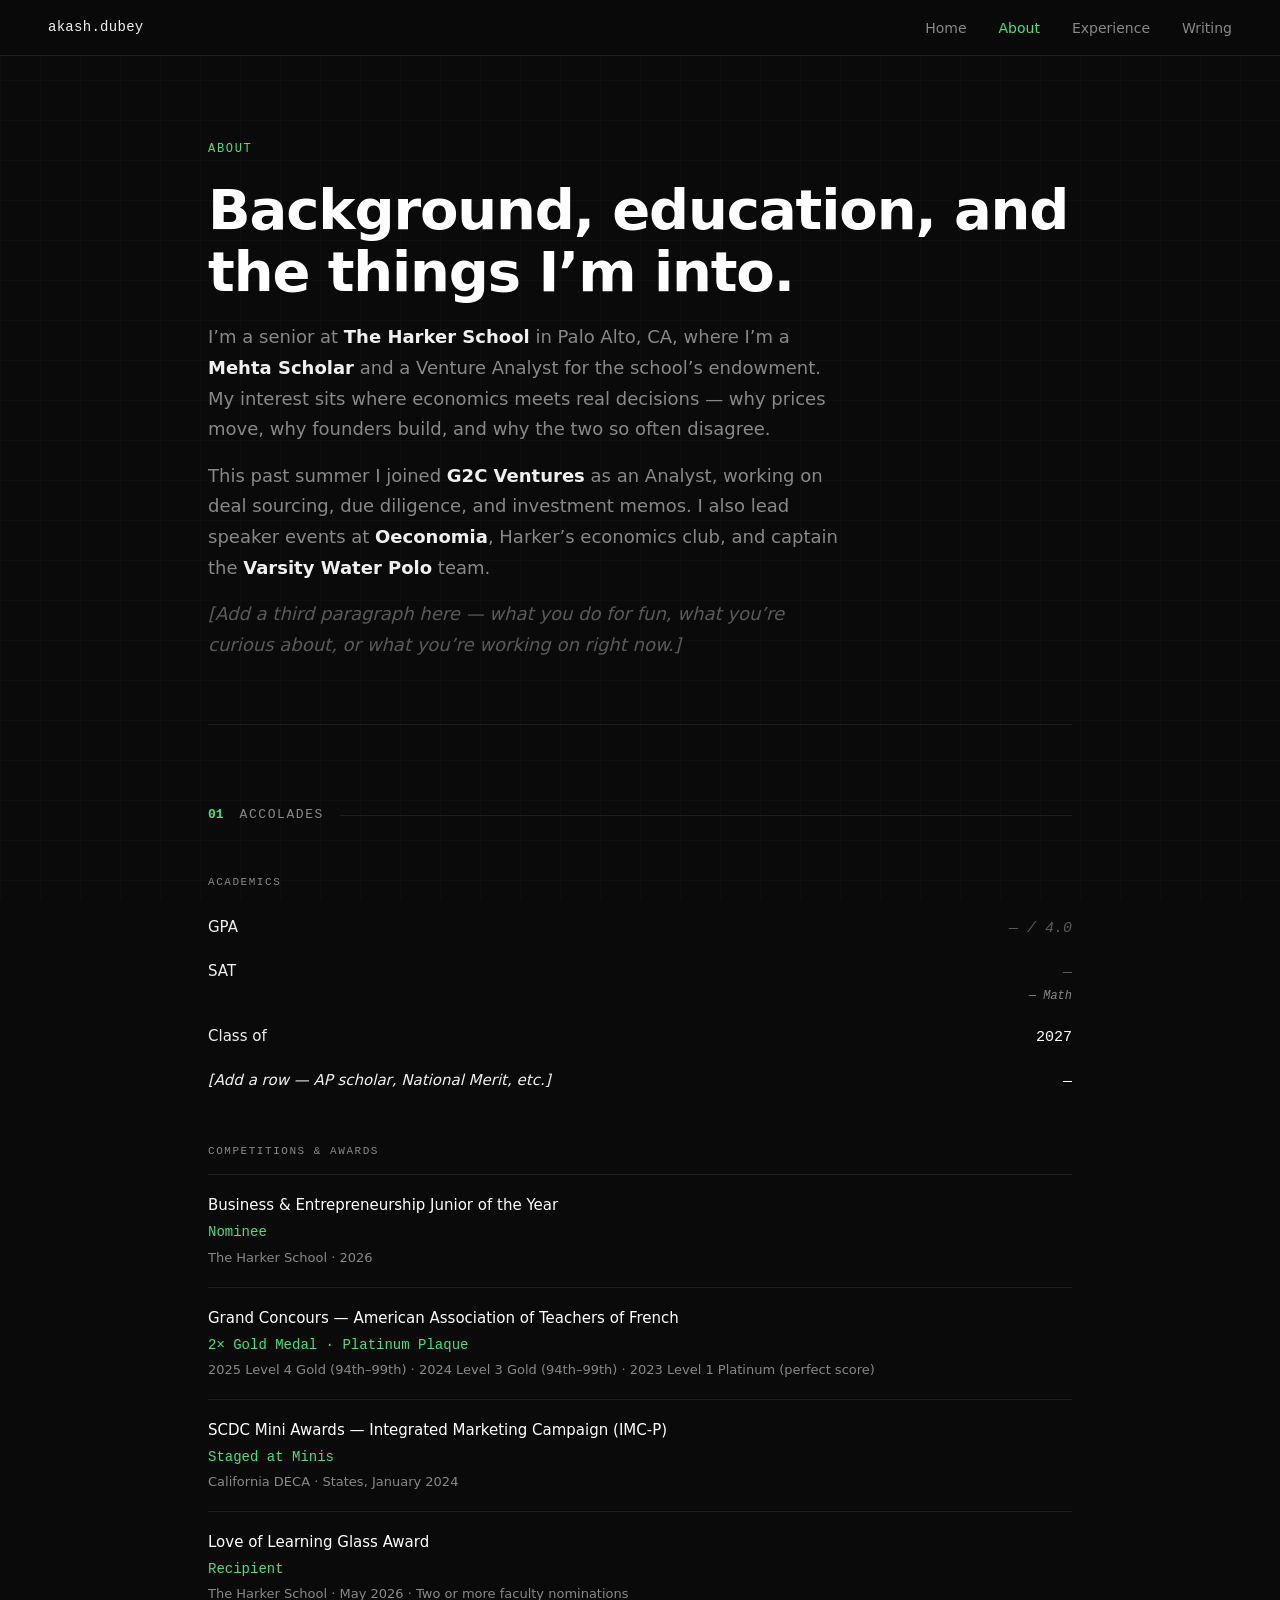
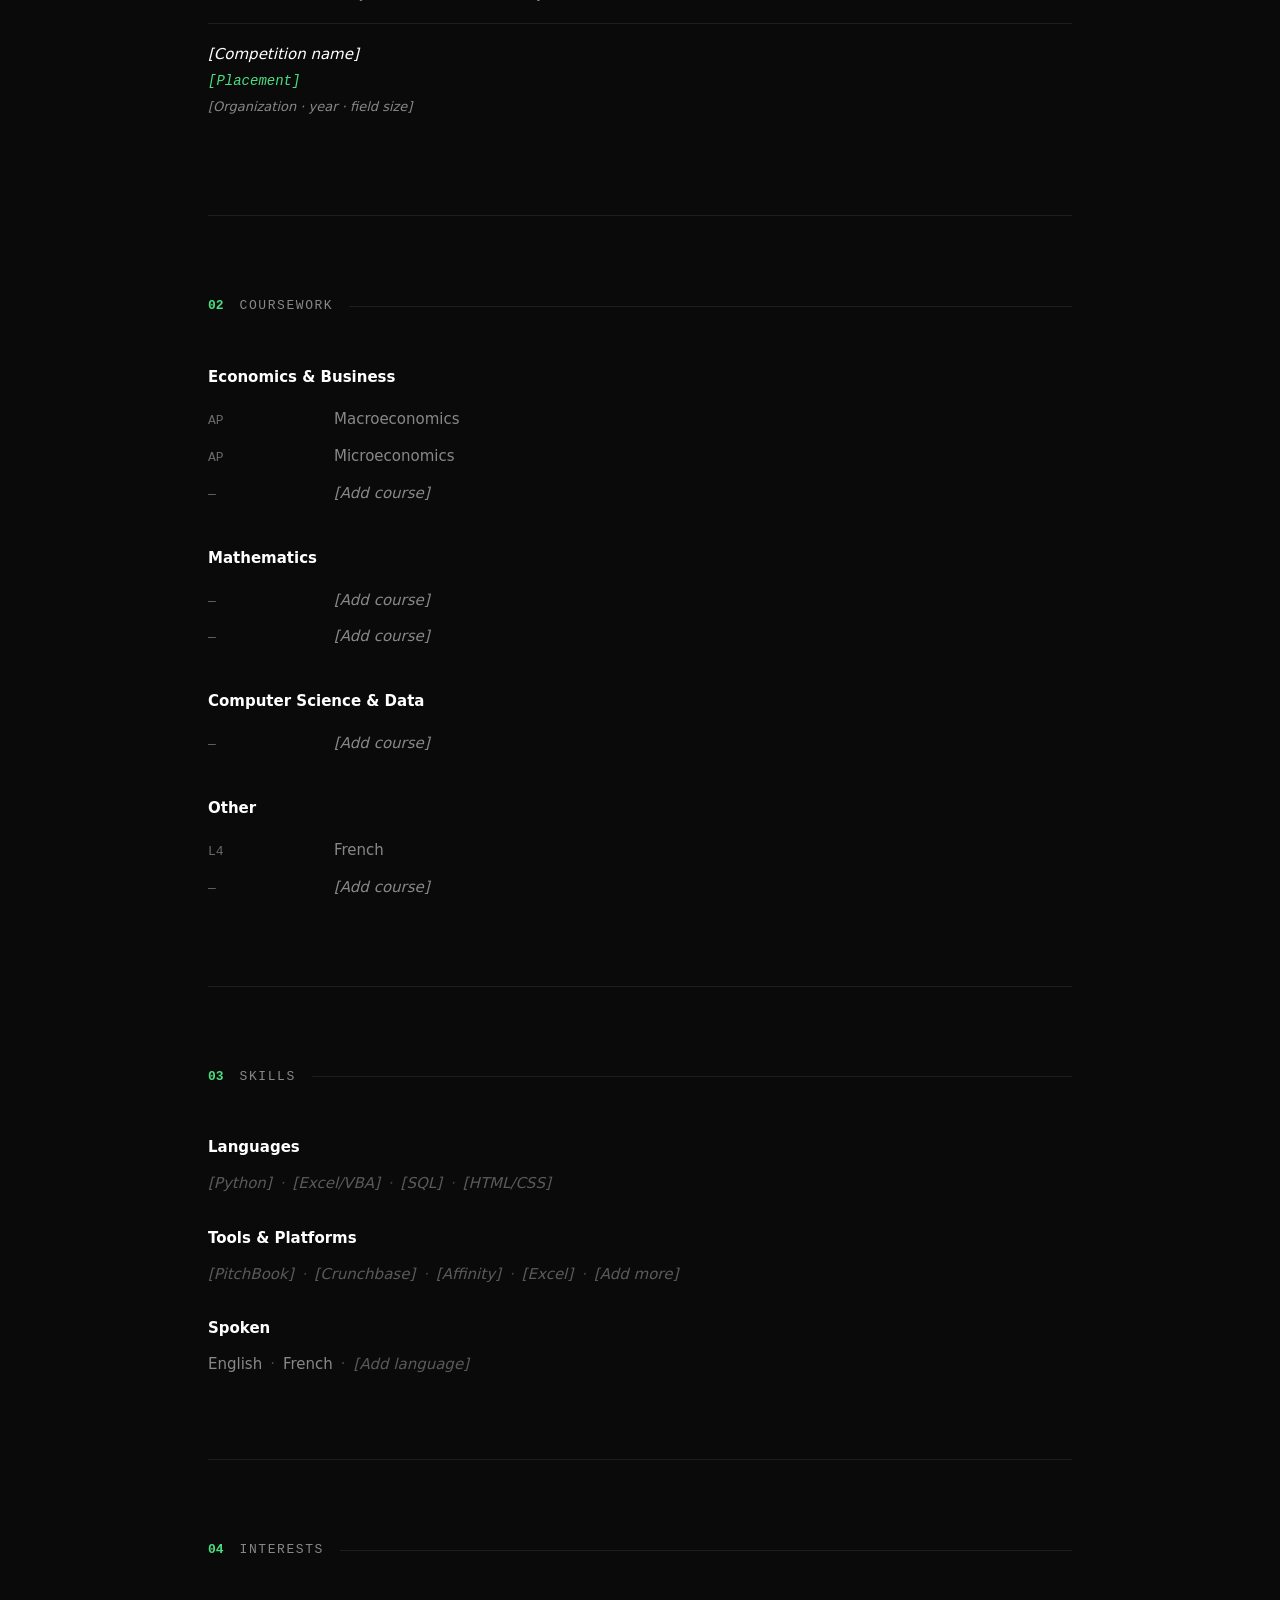
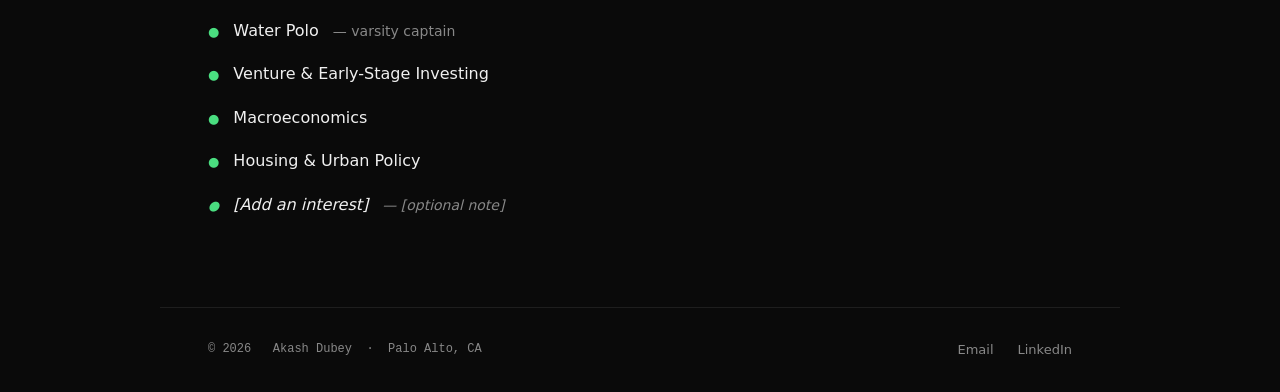
==== about/index.html @ e2a7eb4b "Add About, Experience and Writing pages Multi-page structure mirroring chungderson.github.io (minus " ====
<!DOCTYPE html>
<html lang="en">
<head>
<meta charset="UTF-8">
<meta name="viewport" content="width=device-width, initial-scale=1.0">
<title>About · Akash Dubey</title>
<link rel="stylesheet" href="/styles.css">
</head>
<body>

<!-- NAV -->
<nav>
  <a href="/" class="nav-logo">akash.dubey</a>
  <ul class="nav-links">
    <li><a href="/">Home</a></li>
    <li><a href="/about/" class="is-active">About</a></li>
    <li><a href="/experience/">Experience</a></li>
    <li><a href="/writing/">Writing</a></li>
  </ul>
</nav>

<main>

  <!-- PAGE HEAD -->
  <header class="page-head">
    <p class="page-eyebrow">About</p>
    <h1 class="page-title">Background, education, and the things I&rsquo;m into.</h1>
    <p class="page-lede">
      I&rsquo;m a senior at <strong>The Harker School</strong> in Palo Alto, CA, where I&rsquo;m a
      <strong>Mehta Scholar</strong> and a Venture Analyst for the school&rsquo;s endowment. My
      interest sits where economics meets real decisions &mdash; why prices move, why founders
      build, and why the two so often disagree.
    </p>
    <p class="page-lede">
      This past summer I joined <strong>G2C Ventures</strong> as an Analyst, working on deal
      sourcing, due diligence, and investment memos. I also lead speaker events at
      <strong>Oeconomia</strong>, Harker&rsquo;s economics club, and captain the
      <strong>Varsity Water Polo</strong> team.
    </p>
    <p class="page-lede todo">
      [Add a third paragraph here &mdash; what you do for fun, what you&rsquo;re curious about,
      or what you&rsquo;re working on right now.]
    </p>
  </header>

  <!-- 01 ACCOLADES -->
  <section id="accolades">
    <div class="section-header">
      <span class="section-num">01</span>
      <span class="section-title">Accolades</span>
      <span class="section-rule"></span>
    </div>

    <p class="sub-label">Academics</p>
    <div class="stat-group">
      <div class="stat-row">
        <span class="stat-label">GPA</span>
        <span class="stat-value todo">— / 4.0</span>
      </div>
      <div class="stat-row">
        <span class="stat-label">SAT</span>
        <span class="stat-value todo">—<span class="stat-sub">— Math</span></span>
      </div>
      <div class="stat-row">
        <span class="stat-label">Class of</span>
        <span class="stat-value">2027</span>
      </div>
      <div class="stat-row todo">
        <span class="stat-label">[Add a row &mdash; AP scholar, National Merit, etc.]</span>
        <span class="stat-value">—</span>
      </div>
    </div>

    <p class="sub-label">Competitions &amp; Awards</p>

    <div class="award">
      <p class="award-name">Business &amp; Entrepreneurship Junior of the Year</p>
      <p class="award-result">Nominee</p>
      <p class="award-detail">The Harker School &middot; 2026</p>
    </div>

    <div class="award">
      <p class="award-name">Grand Concours &mdash; American Association of Teachers of French</p>
      <p class="award-result">2&times; Gold Medal &middot; Platinum Plaque</p>
      <p class="award-detail">2025 Level 4 Gold (94th&ndash;99th) &middot; 2024 Level 3 Gold (94th&ndash;99th) &middot; 2023 Level 1 Platinum (perfect score)</p>
    </div>

    <div class="award">
      <p class="award-name">SCDC Mini Awards &mdash; Integrated Marketing Campaign (IMC-P)</p>
      <p class="award-result">Staged at Minis</p>
      <p class="award-detail">California DECA &middot; States, January 2024</p>
    </div>

    <div class="award">
      <p class="award-name">Love of Learning Glass Award</p>
      <p class="award-result">Recipient</p>
      <p class="award-detail">The Harker School &middot; May 2026 &middot; Two or more faculty nominations</p>
    </div>

    <div class="award todo">
      <p class="award-name">[Competition name]</p>
      <p class="award-result">[Placement]</p>
      <p class="award-detail">[Organization &middot; year &middot; field size]</p>
    </div>
  </section>

  <!-- 02 COURSEWORK -->
  <section id="coursework">
    <div class="section-header">
      <span class="section-num">02</span>
      <span class="section-title">Coursework</span>
      <span class="section-rule"></span>
    </div>

    <div class="course-group">
      <p class="course-group-title">Economics &amp; Business</p>
      <div class="course-row"><span class="course-code">AP</span><span class="course-name">Macroeconomics</span></div>
      <div class="course-row"><span class="course-code">AP</span><span class="course-name">Microeconomics</span></div>
      <div class="course-row todo"><span class="course-code">—</span><span class="course-name">[Add course]</span></div>
    </div>

    <div class="course-group">
      <p class="course-group-title">Mathematics</p>
      <div class="course-row todo"><span class="course-code">—</span><span class="course-name">[Add course]</span></div>
      <div class="course-row todo"><span class="course-code">—</span><span class="course-name">[Add course]</span></div>
    </div>

    <div class="course-group">
      <p class="course-group-title">Computer Science &amp; Data</p>
      <div class="course-row todo"><span class="course-code">—</span><span class="course-name">[Add course]</span></div>
    </div>

    <div class="course-group">
      <p class="course-group-title">Other</p>
      <div class="course-row"><span class="course-code">L4</span><span class="course-name">French</span></div>
      <div class="course-row todo"><span class="course-code">—</span><span class="course-name">[Add course]</span></div>
    </div>
  </section>

  <!-- 03 SKILLS -->
  <section id="skills">
    <div class="section-header">
      <span class="section-num">03</span>
      <span class="section-title">Skills</span>
      <span class="section-rule"></span>
    </div>

    <div class="skill-group">
      <p class="skill-group-title">Languages</p>
      <p class="skill-list todo">[Python]<span class="sep">&middot;</span>[Excel/VBA]<span class="sep">&middot;</span>[SQL]<span class="sep">&middot;</span>[HTML/CSS]</p>
    </div>

    <div class="skill-group">
      <p class="skill-group-title">Tools &amp; Platforms</p>
      <p class="skill-list todo">[PitchBook]<span class="sep">&middot;</span>[Crunchbase]<span class="sep">&middot;</span>[Affinity]<span class="sep">&middot;</span>[Excel]<span class="sep">&middot;</span>[Add more]</p>
    </div>

    <div class="skill-group">
      <p class="skill-group-title">Spoken</p>
      <p class="skill-list">English<span class="sep">&middot;</span>French<span class="sep">&middot;</span><span class="todo">[Add language]</span></p>
    </div>
  </section>

  <!-- 04 INTERESTS -->
  <section id="interests">
    <div class="section-header">
      <span class="section-num">04</span>
      <span class="section-title">Interests</span>
      <span class="section-rule"></span>
    </div>

    <div class="interest">
      <span class="interest-mark">&#9679;</span>
      <span class="interest-name">Water Polo</span>
      <span class="interest-note">&mdash; varsity captain</span>
    </div>
    <div class="interest">
      <span class="interest-mark">&#9679;</span>
      <span class="interest-name">Venture &amp; Early-Stage Investing</span>
    </div>
    <div class="interest">
      <span class="interest-mark">&#9679;</span>
      <span class="interest-name">Macroeconomics</span>
    </div>
    <div class="interest">
      <span class="interest-mark">&#9679;</span>
      <span class="interest-name">Housing &amp; Urban Policy</span>
    </div>
    <div class="interest todo">
      <span class="interest-mark">&#9679;</span>
      <span class="interest-name">[Add an interest]</span>
      <span class="interest-note">&mdash; [optional note]</span>
    </div>
  </section>

</main>

<!-- FOOTER -->
<footer>
  <span class="footer-copy">&copy; 2026 &nbsp; Akash Dubey &nbsp;&middot;&nbsp; Palo Alto, CA</span>
  <div class="footer-links">
    <a href="mailto:adubeyhawaii@gmail.com">Email</a>
    <a href="https://www.linkedin.com/in/akash--dubey-/" target="_blank" rel="noopener">LinkedIn</a>
  </div>
</footer>

</body>
</html>
---- styles.css ----
*, *::before, *::after { box-sizing: border-box; margin: 0; padding: 0; }

  :root {
    --bg: #0a0a0a;
    --surface: #111111;
    --border: #1e1e1e;
    --text: #f0f0f0;
    --muted: #888888;
    --green: #4ade80;
    --green-dim: #22c55e;
    --white: #ffffff;
  }

  html { scroll-behavior: smooth; }

  body {
    background-color: var(--bg);
    color: var(--text);
    font-family: -apple-system, BlinkMacSystemFont, 'Segoe UI', system-ui, sans-serif;
    font-size: 16px;
    line-height: 1.6;
    overflow-x: hidden;
  }

  /* Grid background */
  body::before {
    content: '';
    position: fixed;
    inset: 0;
    background-image:
      linear-gradient(rgba(255,255,255,0.02) 1px, transparent 1px),
      linear-gradient(90deg, rgba(255,255,255,0.02) 1px, transparent 1px);
    background-size: 40px 40px;
    pointer-events: none;
    z-index: 0;
  }

  /* NAV */
  nav {
    position: fixed;
    top: 0; left: 0; right: 0;
    z-index: 100;
    background: rgba(10,10,10,0.85);
    backdrop-filter: blur(12px);
    -webkit-backdrop-filter: blur(12px);
    border-bottom: 1px solid var(--border);
    padding: 0 48px;
    height: 56px;
    display: flex;
    align-items: center;
    justify-content: space-between;
  }

  .nav-logo {
    font-family: 'Courier New', Courier, monospace;
    font-size: 14px;
    color: var(--text);
    text-decoration: none;
    letter-spacing: 0.02em;
  }

  .nav-links {
    display: flex;
    gap: 32px;
    list-style: none;
  }

  .nav-links a {
    font-size: 14px;
    color: var(--muted);
    text-decoration: none;
    transition: color 0.2s;
  }

  .nav-links a:hover { color: var(--green); }

  /* MAIN */
  main {
    position: relative;
    z-index: 1;
    max-width: 960px;
    margin: 0 auto;
    padding: 0 48px;
  }

  /* HERO */
  #hero {
    padding-top: 140px;
    padding-bottom: 96px;
  }

  .hero-label {
    font-family: 'Courier New', Courier, monospace;
    font-size: 12px;
    color: var(--green);
    letter-spacing: 0.12em;
    text-transform: uppercase;
    margin-bottom: 28px;
  }

  .hero-heading {
    font-size: clamp(48px, 8vw, 80px);
    font-weight: 800;
    line-height: 1.05;
    letter-spacing: -0.03em;
    color: var(--white);
    margin-bottom: 28px;
  }

  .hero-sub {
    font-size: 18px;
    color: var(--muted);
    line-height: 1.7;
    max-width: 600px;
    margin-bottom: 40px;
  }

  .hero-actions {
    display: flex;
    gap: 12px;
    flex-wrap: wrap;
  }

  .btn-primary {
    display: inline-flex;
    align-items: center;
    gap: 8px;
    background: var(--green);
    color: #000;
    font-size: 14px;
    font-weight: 600;
    padding: 12px 24px;
    border-radius: 6px;
    text-decoration: none;
    transition: background 0.2s, transform 0.15s;
  }

  .btn-primary:hover { background: var(--green-dim); transform: translateY(-1px); }

  .btn-outline {
    display: inline-flex;
    align-items: center;
    gap: 8px;
    background: transparent;
    color: var(--text);
    font-size: 14px;
    font-weight: 500;
    padding: 12px 24px;
    border-radius: 6px;
    border: 1px solid var(--border);
    text-decoration: none;
    transition: border-color 0.2s, color 0.2s, transform 0.15s;
  }

  .btn-outline:hover { border-color: var(--green); color: var(--green); transform: translateY(-1px); }

  /* SECTIONS */
  section {
    padding: 80px 0;
    border-top: 1px solid var(--border);
  }

  .section-header {
    display: flex;
    align-items: center;
    gap: 16px;
    margin-bottom: 48px;
  }

  .section-num {
    font-family: 'Courier New', Courier, monospace;
    font-size: 13px;
    color: var(--green);
    font-weight: 700;
  }

  .section-title {
    font-family: 'Courier New', Courier, monospace;
    font-size: 13px;
    color: var(--muted);
    letter-spacing: 0.12em;
    text-transform: uppercase;
  }

  .section-rule {
    flex: 1;
    height: 1px;
    background: var(--border);
  }

  /* ENTRY ROWS */
  .entry {
    display: grid;
    grid-template-columns: 120px 1fr;
    gap: 16px 24px;
    padding: 20px 0;
    border-bottom: 1px solid var(--border);
    align-items: start;
  }

  .entry:last-child { border-bottom: none; }

  .entry-date {
    font-family: 'Courier New', Courier, monospace;
    font-size: 12px;
    color: var(--muted);
    padding-top: 3px;
    white-space: nowrap;
  }

  .entry-content {}

  .entry-title {
    font-size: 15px;
    font-weight: 600;
    color: var(--white);
    margin-bottom: 2px;
  }

  .entry-org {
    font-size: 13px;
    color: var(--green);
  }

  .entry-desc {
    font-size: 13px;
    color: var(--muted);
    margin-top: 6px;
    line-height: 1.6;
  }

  /* Entries carrying an org logo get a third column for it */
  .entry--logo { grid-template-columns: 120px 56px 1fr; }

  .entry-logo {
    width: 56px;
    height: 56px;
    border: 1px solid var(--border);
    border-radius: 12px;
    background: #181818;
    display: flex;
    align-items: center;
    justify-content: center;
    padding: 8px;
    flex: 0 0 auto;
    transition: border-color 0.2s, background 0.2s;
  }

  .entry--logo:hover .entry-logo {
    border-color: #333;
    background: #1d1d1d;
  }

  .entry-logo img {
    max-width: 100%;
    max-height: 100%;
    display: block;
    object-fit: contain;
  }

  /* ABOUT */
  .about-text {
    font-size: 16px;
    color: var(--muted);
    line-height: 1.8;
    max-width: 680px;
  }

  .about-text strong {
    color: var(--text);
  }

  /* WRITING */
  .section-intro {
    font-size: 15px;
    color: var(--muted);
    margin-top: -24px;
    margin-bottom: 36px;
  }

  .inline-link {
    color: var(--green);
    text-decoration: none;
    border-bottom: 1px solid rgba(74,222,128,0.3);
    transition: border-color 0.2s;
  }

  .inline-link:hover { border-bottom-color: var(--green); }

  .paper-grid {
    display: grid;
    grid-template-columns: repeat(auto-fit, minmax(260px, 1fr));
    gap: 24px;
  }

  .paper-card {
    background: var(--surface);
    border: 1px solid var(--border);
    border-radius: 10px;
    overflow: hidden;
    cursor: pointer;
    transition: border-color 0.2s, transform 0.2s;
  }

  .paper-card:hover,
  .paper-card:focus-visible {
    border-color: var(--green);
    transform: translateY(-3px);
    outline: none;
  }

  .paper-thumb-wrap {
    position: relative;
    border-bottom: 1px solid var(--border);
    background: #fff;
    overflow: hidden;
    height: 230px;
  }

  .paper-thumb {
    width: 100%;
    height: 100%;
    display: block;
    object-fit: cover;
    object-position: top center;
    opacity: 0.82;
    transition: opacity 0.25s, transform 0.35s;
  }

  .paper-card:hover .paper-thumb,
  .paper-card:focus-visible .paper-thumb {
    opacity: 1;
    transform: scale(1.02);
  }

  /* fade the page bottom into the card */
  .paper-thumb-wrap::after {
    content: '';
    position: absolute;
    left: 0; right: 0; bottom: 0;
    height: 70px;
    background: linear-gradient(transparent, rgba(17,17,17,0.9));
    pointer-events: none;
  }

  .paper-open {
    position: absolute;
    bottom: 12px;
    left: 16px;
    z-index: 1;
    font-family: 'Courier New', Courier, monospace;
    font-size: 11px;
    letter-spacing: 0.1em;
    text-transform: uppercase;
    color: var(--green);
    opacity: 0;
    transform: translateY(4px);
    transition: opacity 0.25s, transform 0.25s;
  }

  .paper-card:hover .paper-open,
  .paper-card:focus-visible .paper-open { opacity: 1; transform: translateY(0); }

  .paper-body { padding: 18px 20px 22px; }

  .paper-meta {
    font-family: 'Courier New', Courier, monospace;
    font-size: 11px;
    letter-spacing: 0.1em;
    text-transform: uppercase;
    color: var(--muted);
    margin-bottom: 8px;
  }

  .paper-title {
    font-size: 16px;
    font-weight: 600;
    color: var(--white);
    line-height: 1.35;
    margin-bottom: 8px;
  }

  .paper-desc {
    font-size: 13px;
    color: var(--muted);
    line-height: 1.65;
  }

  /* PDF MODAL */
  .pdf-modal {
    position: fixed;
    inset: 0;
    z-index: 200;
    background: rgba(0,0,0,0.9);
    backdrop-filter: blur(10px);
    -webkit-backdrop-filter: blur(10px);
    display: none;
    flex-direction: column;
  }

  .pdf-modal.open { display: flex; }

  .pdf-bar {
    flex: 0 0 auto;
    display: flex;
    align-items: center;
    justify-content: space-between;
    gap: 16px;
    padding: 14px 24px;
    border-bottom: 1px solid var(--border);
  }

  .pdf-bar-title {
    font-size: 14px;
    font-weight: 600;
    color: var(--text);
    overflow: hidden;
    text-overflow: ellipsis;
    white-space: nowrap;
  }

  .pdf-bar-actions {
    display: flex;
    align-items: center;
    gap: 20px;
    flex: 0 0 auto;
  }

  .pdf-bar-link {
    font-size: 13px;
    color: var(--green);
    text-decoration: none;
  }

  .pdf-bar-link:hover { text-decoration: underline; }

  .pdf-close {
    background: none;
    border: none;
    color: var(--muted);
    font-size: 28px;
    line-height: 1;
    cursor: pointer;
    padding: 0 4px;
    transition: color 0.2s;
  }

  .pdf-close:hover { color: var(--text); }

  .pdf-stage {
    flex: 1 1 auto;
    min-height: 0;
    width: 100%;
    max-width: 1100px;
    margin: 0 auto;
    padding: 20px 24px 24px;
  }

  .pdf-frame {
    width: 100%;
    height: 100%;
    border: 1px solid var(--border);
    border-radius: 8px;
    background: #fff;
  }

  /* CONTACT */
  .contact-grid {
    display: grid;
    grid-template-columns: repeat(auto-fit, minmax(200px, 1fr));
    gap: 20px;
  }

  .contact-item {
    display: flex;
    flex-direction: column;
    gap: 4px;
  }

  .contact-label {
    font-family: 'Courier New', Courier, monospace;
    font-size: 11px;
    color: var(--muted);
    text-transform: uppercase;
    letter-spacing: 0.1em;
  }

  .contact-value {
    font-size: 14px;
    color: var(--text);
    text-decoration: none;
    transition: color 0.2s;
  }

  .contact-value:hover { color: var(--green); }

  /* FOOTER */
  footer {
    position: relative;
    z-index: 1;
    border-top: 1px solid var(--border);
    padding: 32px 48px;
    max-width: 960px;
    margin: 0 auto;
    display: flex;
    align-items: center;
    justify-content: space-between;
    flex-wrap: wrap;
    gap: 16px;
  }

  .footer-copy {
    font-family: 'Courier New', Courier, monospace;
    font-size: 12px;
    color: var(--muted);
  }

  .footer-links {
    display: flex;
    gap: 24px;
  }

  .footer-links a {
    font-size: 13px;
    color: var(--muted);
    text-decoration: none;
    transition: color 0.2s;
  }

  .footer-links a:hover { color: var(--green); }

  /* MOBILE */
  @media (max-width: 680px) {
    nav { padding: 0 20px; }
    main { padding: 0 20px; }
    footer { padding: 24px 20px; }

    .hero-heading { font-size: 42px; }
    .nav-links { gap: 20px; }

    .entry {
      grid-template-columns: 1fr;
      gap: 4px;
    }

    .entry-date { padding-top: 0; }

    /* logo pinned left, date + content stacked beside it */
    .entry--logo {
      grid-template-columns: 40px 1fr;
      gap: 4px 14px;
    }

    .entry--logo .entry-logo {
      width: 40px;
      height: 40px;
      padding: 6px;
      grid-row: 1 / span 2;
      grid-column: 1;
    }

    .entry--logo .entry-date,
    .entry--logo .entry-content { grid-column: 2; }

    .contact-grid { grid-template-columns: 1fr 1fr; }

    .paper-grid { grid-template-columns: 1fr; gap: 20px; }
    .paper-thumb-wrap { height: 200px; }
    .paper-open { opacity: 1; transform: none; }
    .section-intro { margin-top: -16px; }
  }

/* ============================================================
   SUBPAGES  (about / experience / writing)
   ============================================================ */

/* --- page header --- */
.page-head {
  padding-top: 140px;
  padding-bottom: 64px;
}

.page-eyebrow {
  font-family: 'Courier New', Courier, monospace;
  font-size: 12px;
  color: var(--green);
  letter-spacing: 0.14em;
  text-transform: uppercase;
  margin-bottom: 20px;
}

.page-title {
  font-size: clamp(36px, 5.5vw, 56px);
  font-weight: 800;
  line-height: 1.1;
  letter-spacing: -0.02em;
  color: var(--white);
  margin-bottom: 20px;
}

.page-lede {
  font-size: 18px;
  color: var(--muted);
  line-height: 1.7;
  max-width: 640px;
}

.page-lede + .page-lede { margin-top: 16px; }
.page-lede strong { color: var(--text); }

/* --- nav active state --- */
.nav-links a.is-active { color: var(--green); }

/* --- 01 ACCOLADES --- */
.sub-label {
  font-family: 'Courier New', Courier, monospace;
  font-size: 11px;
  color: var(--muted);
  letter-spacing: 0.14em;
  text-transform: uppercase;
  margin-bottom: 14px;
}

.stat-row {
  display: flex;
  align-items: baseline;
  justify-content: space-between;
  gap: 24px;
  padding: 9px 0;
}

.stat-label { font-size: 15px; color: var(--text); }

.stat-value {
  font-family: 'Courier New', Courier, monospace;
  font-size: 15px;
  color: var(--white);
  text-align: right;
}

.stat-sub {
  display: block;
  font-size: 12px;
  color: var(--muted);
  margin-top: 2px;
}

.stat-group + .sub-label { margin-top: 40px; }

.award {
  padding: 18px 0;
  border-top: 1px solid var(--border);
}

.award-name { font-size: 15px; color: var(--white); margin-bottom: 4px; }

.award-result {
  font-family: 'Courier New', Courier, monospace;
  font-size: 14px;
  color: var(--green);
  margin-bottom: 4px;
}

.award-detail { font-size: 13px; color: var(--muted); }

/* --- 02 COURSEWORK --- */
.course-group + .course-group { margin-top: 34px; }

.course-group-title {
  font-size: 15px;
  font-weight: 600;
  color: var(--white);
  margin-bottom: 12px;
}

.course-row {
  display: grid;
  grid-template-columns: 110px 1fr;
  gap: 16px;
  padding: 6px 0;
  align-items: baseline;
}

.course-code {
  font-family: 'Courier New', Courier, monospace;
  font-size: 13px;
  color: #6a6a6a;
}

.course-name { font-size: 15px; color: var(--muted); }

/* --- 03 SKILLS --- */
.skill-group + .skill-group { margin-top: 28px; }

.skill-group-title {
  font-size: 15px;
  font-weight: 600;
  color: var(--white);
  margin-bottom: 10px;
}

.skill-list {
  font-size: 15px;
  color: var(--muted);
  line-height: 1.9;
}

.skill-list .sep { color: #444; margin: 0 8px; }

/* --- 04 INTERESTS --- */
.interest {
  display: flex;
  align-items: baseline;
  gap: 14px;
  padding: 9px 0;
}

.interest-mark {
  color: var(--green);
  font-size: 13px;
  line-height: 1.6;
  flex: 0 0 auto;
}

.interest-name { font-size: 16px; color: var(--text); }

.interest-note { font-size: 14px; color: var(--muted); }

/* --- EXPERIENCE TIMELINE --- */
.timeline {
  position: relative;
  padding-left: 30px;
}

.timeline::before {
  content: '';
  position: absolute;
  left: 5px;
  top: 8px;
  bottom: 8px;
  width: 1px;
  background: var(--border);
}

.role { position: relative; padding-bottom: 44px; }

.role:last-child { padding-bottom: 0; }

/* dot */
.role::before {
  content: '';
  position: absolute;
  left: -30px;
  top: 7px;
  width: 11px;
  height: 11px;
  border-radius: 50%;
  background: var(--bg);
  border: 2px solid #3a3a3a;
}

.role--current::before {
  background: var(--green);
  border-color: var(--green);
  box-shadow: 0 0 0 4px rgba(74,222,128,0.12);
}

/* nested sub-role: smaller dot + connector stub */
.role--sub {
  margin-left: 46px;
  padding-bottom: 34px;
}

.role--sub::before {
  left: -76px;
  top: 8px;
  width: 7px;
  height: 7px;
  border-width: 0;
  background: #4a4a4a;
  box-shadow: none;
}

.role--sub::after {
  content: '';
  position: absolute;
  left: -69px;
  top: 11px;
  width: 30px;
  height: 1px;
  background: var(--border);
}

.role-head {
  display: flex;
  align-items: center;
  gap: 12px;
  flex-wrap: wrap;
  margin-bottom: 4px;
}

.role-title {
  font-size: 18px;
  font-weight: 600;
  color: var(--white);
  line-height: 1.3;
}

.role--sub .role-title { font-size: 16px; }

.role-pill {
  font-family: 'Courier New', Courier, monospace;
  font-size: 10px;
  letter-spacing: 0.1em;
  text-transform: uppercase;
  color: var(--green);
  border: 1px solid rgba(74,222,128,0.35);
  background: rgba(74,222,128,0.08);
  border-radius: 4px;
  padding: 3px 7px;
  white-space: nowrap;
}

.role-org {
  font-size: 15px;
  color: var(--green);
  margin-bottom: 2px;
}

.role-meta { font-size: 14px; color: var(--muted); }

.role-dates {
  font-family: 'Courier New', Courier, monospace;
  font-size: 12px;
  color: #6a6a6a;
  letter-spacing: 0.04em;
  margin-top: 3px;
}

.role-body { margin-top: 12px; }

.role-body p {
  font-size: 14px;
  color: var(--muted);
  line-height: 1.7;
}

.role-body p + p { margin-top: 10px; }

/* --- WRITING LIST --- */
.post {
  padding: 30px 0;
  border-top: 1px solid var(--border);
}

.post:first-child { border-top: 1px solid var(--border); }

.post-date {
  font-family: 'Courier New', Courier, monospace;
  font-size: 12px;
  color: #6a6a6a;
  letter-spacing: 0.08em;
  text-transform: uppercase;
  margin-bottom: 10px;
}

.post-title {
  font-size: 21px;
  font-weight: 600;
  color: var(--white);
  line-height: 1.3;
  margin-bottom: 8px;
  text-decoration: none;
  display: inline-block;
  transition: color 0.2s;
}

a.post-title:hover { color: var(--green); }

.post-excerpt {
  font-size: 15px;
  color: var(--muted);
  line-height: 1.7;
  max-width: 720px;
  margin-bottom: 10px;
}

.post-foot {
  display: flex;
  align-items: center;
  gap: 14px;
  font-family: 'Courier New', Courier, monospace;
  font-size: 12px;
  color: #6a6a6a;
}

.post-tag { color: var(--green); }

/* --- placeholder marker (delete these as you fill in) --- */
.todo {
  color: #5a5a5a;
  font-style: italic;
}

/* --- subpage mobile --- */
@media (max-width: 680px) {
  .page-head { padding-top: 110px; padding-bottom: 44px; }
  .page-title { font-size: 32px; }
  .page-lede { font-size: 16px; }

  .course-row { grid-template-columns: 88px 1fr; gap: 12px; }

  .timeline { padding-left: 24px; }
  .timeline::before { left: 4px; }
  .role::before { left: -24px; }

  .role--sub { margin-left: 20px; }
  .role--sub::before { left: -44px; }
  .role--sub::after { left: -37px; width: 14px; }

  .stat-row { gap: 16px; }
  .post-title { font-size: 19px; }
}
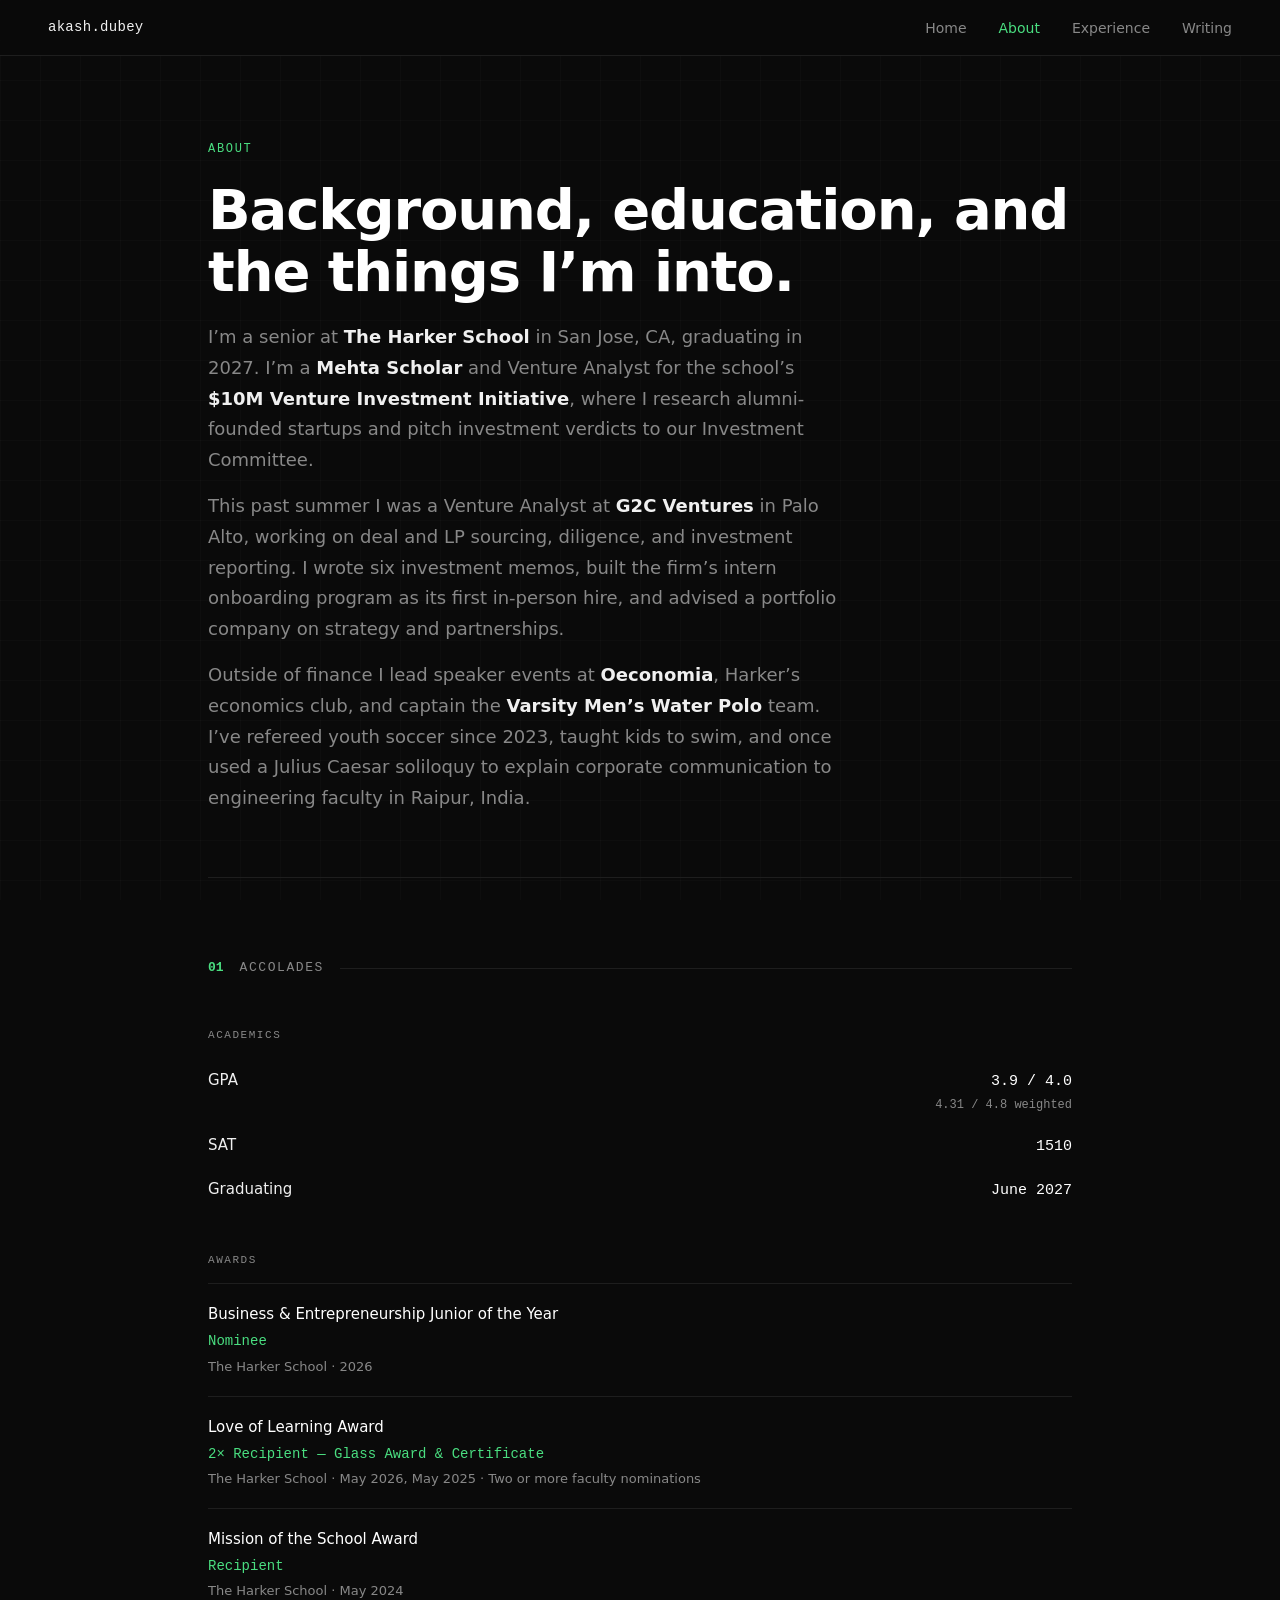
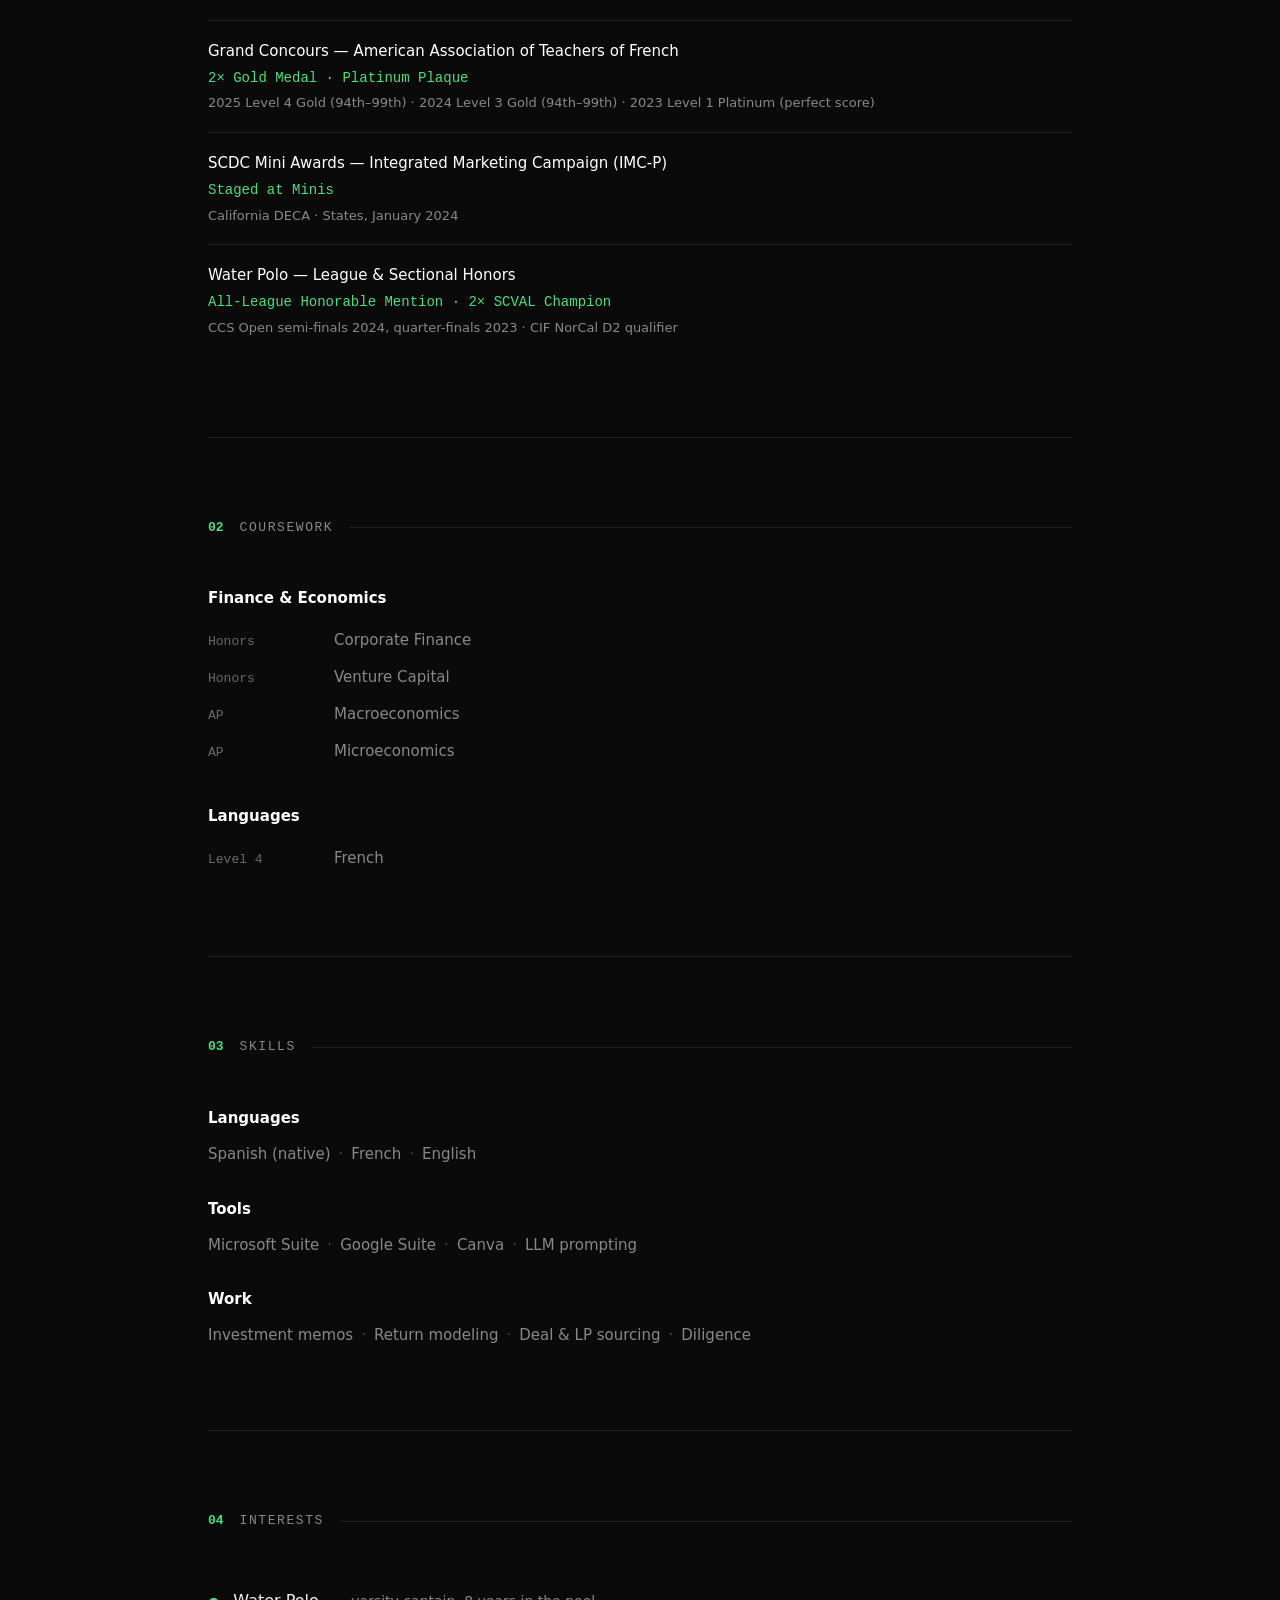
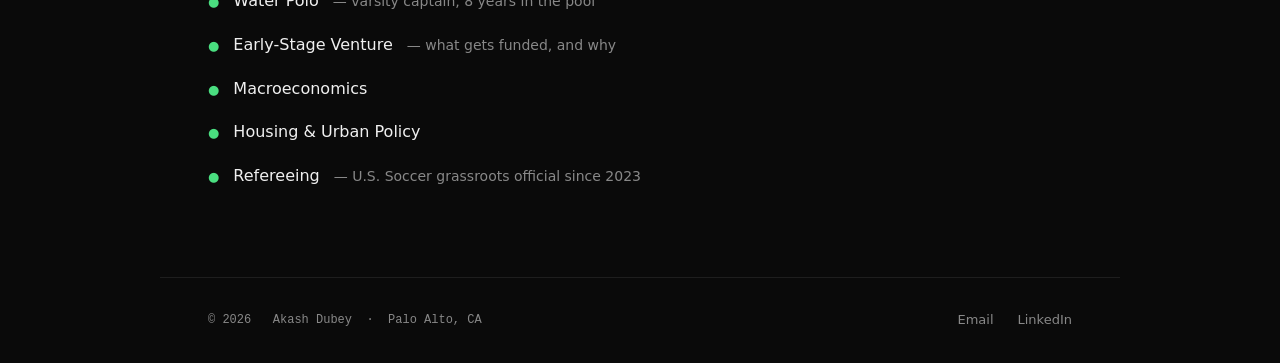
==== commit 8267a060: "Fill site with real content from resume + LinkedIn - About: real GPA/SAT, awards, coursework, skills" ====
--- a/about/index.html
+++ b/about/index.html
@@ -26,20 +26,22 @@
     <p class="page-eyebrow">About</p>
     <h1 class="page-title">Background, education, and the things I&rsquo;m into.</h1>
     <p class="page-lede">
-      I&rsquo;m a senior at <strong>The Harker School</strong> in Palo Alto, CA, where I&rsquo;m a
-      <strong>Mehta Scholar</strong> and a Venture Analyst for the school&rsquo;s endowment. My
-      interest sits where economics meets real decisions &mdash; why prices move, why founders
-      build, and why the two so often disagree.
+      I&rsquo;m a senior at <strong>The Harker School</strong> in San Jose, CA, graduating in 2027.
+      I&rsquo;m a <strong>Mehta Scholar</strong> and Venture Analyst for the school&rsquo;s
+      <strong>$10M Venture Investment Initiative</strong>, where I research alumni-founded startups
+      and pitch investment verdicts to our Investment Committee.
     </p>
     <p class="page-lede">
-      This past summer I joined <strong>G2C Ventures</strong> as an Analyst, working on deal
-      sourcing, due diligence, and investment memos. I also lead speaker events at
-      <strong>Oeconomia</strong>, Harker&rsquo;s economics club, and captain the
-      <strong>Varsity Water Polo</strong> team.
+      This past summer I was a Venture Analyst at <strong>G2C Ventures</strong> in Palo Alto, working
+      on deal and LP sourcing, diligence, and investment reporting. I wrote six investment memos,
+      built the firm&rsquo;s intern onboarding program as its first in-person hire, and advised a
+      portfolio company on strategy and partnerships.
     </p>
-    <p class="page-lede todo">
-      [Add a third paragraph here &mdash; what you do for fun, what you&rsquo;re curious about,
-      or what you&rsquo;re working on right now.]
+    <p class="page-lede">
+      Outside of finance I lead speaker events at <strong>Oeconomia</strong>, Harker&rsquo;s economics
+      club, and captain the <strong>Varsity Men&rsquo;s Water Polo</strong> team. I&rsquo;ve refereed
+      youth soccer since 2023, taught kids to swim, and once used a Julius Caesar soliloquy to explain
+      corporate communication to engineering faculty in Raipur, India.
     </p>
   </header>
 
@@ -55,23 +57,19 @@
     <div class="stat-group">
       <div class="stat-row">
         <span class="stat-label">GPA</span>
-        <span class="stat-value todo">— / 4.0</span>
+        <span class="stat-value">3.9 / 4.0<span class="stat-sub">4.31 / 4.8 weighted</span></span>
       </div>
       <div class="stat-row">
         <span class="stat-label">SAT</span>
-        <span class="stat-value todo">—<span class="stat-sub">— Math</span></span>
+        <span class="stat-value">1510</span>
       </div>
       <div class="stat-row">
-        <span class="stat-label">Class of</span>
-        <span class="stat-value">2027</span>
+        <span class="stat-label">Graduating</span>
+        <span class="stat-value">June 2027</span>
       </div>
-      <div class="stat-row todo">
-        <span class="stat-label">[Add a row &mdash; AP scholar, National Merit, etc.]</span>
-        <span class="stat-value">—</span>
-      </div>
-    </div>
-
-    <p class="sub-label">Competitions &amp; Awards</p>
+    </div>
+
+    <p class="sub-label">Awards</p>
 
     <div class="award">
       <p class="award-name">Business &amp; Entrepreneurship Junior of the Year</p>
@@ -80,6 +78,18 @@
     </div>
 
     <div class="award">
+      <p class="award-name">Love of Learning Award</p>
+      <p class="award-result">2&times; Recipient &mdash; Glass Award &amp; Certificate</p>
+      <p class="award-detail">The Harker School &middot; May 2026, May 2025 &middot; Two or more faculty nominations</p>
+    </div>
+
+    <div class="award">
+      <p class="award-name">Mission of the School Award</p>
+      <p class="award-result">Recipient</p>
+      <p class="award-detail">The Harker School &middot; May 2024</p>
+    </div>
+
+    <div class="award">
       <p class="award-name">Grand Concours &mdash; American Association of Teachers of French</p>
       <p class="award-result">2&times; Gold Medal &middot; Platinum Plaque</p>
       <p class="award-detail">2025 Level 4 Gold (94th&ndash;99th) &middot; 2024 Level 3 Gold (94th&ndash;99th) &middot; 2023 Level 1 Platinum (perfect score)</p>
@@ -92,15 +102,9 @@
     </div>
 
     <div class="award">
-      <p class="award-name">Love of Learning Glass Award</p>
-      <p class="award-result">Recipient</p>
-      <p class="award-detail">The Harker School &middot; May 2026 &middot; Two or more faculty nominations</p>
-    </div>
-
-    <div class="award todo">
-      <p class="award-name">[Competition name]</p>
-      <p class="award-result">[Placement]</p>
-      <p class="award-detail">[Organization &middot; year &middot; field size]</p>
+      <p class="award-name">Water Polo &mdash; League &amp; Sectional Honors</p>
+      <p class="award-result">All-League Honorable Mention &middot; 2&times; SCVAL Champion</p>
+      <p class="award-detail">CCS Open semi-finals 2024, quarter-finals 2023 &middot; CIF NorCal D2 qualifier</p>
     </div>
   </section>
 
@@ -113,27 +117,16 @@
     </div>
 
     <div class="course-group">
-      <p class="course-group-title">Economics &amp; Business</p>
+      <p class="course-group-title">Finance &amp; Economics</p>
+      <div class="course-row"><span class="course-code">Honors</span><span class="course-name">Corporate Finance</span></div>
+      <div class="course-row"><span class="course-code">Honors</span><span class="course-name">Venture Capital</span></div>
       <div class="course-row"><span class="course-code">AP</span><span class="course-name">Macroeconomics</span></div>
       <div class="course-row"><span class="course-code">AP</span><span class="course-name">Microeconomics</span></div>
-      <div class="course-row todo"><span class="course-code">—</span><span class="course-name">[Add course]</span></div>
     </div>
 
     <div class="course-group">
-      <p class="course-group-title">Mathematics</p>
-      <div class="course-row todo"><span class="course-code">—</span><span class="course-name">[Add course]</span></div>
-      <div class="course-row todo"><span class="course-code">—</span><span class="course-name">[Add course]</span></div>
-    </div>
-
-    <div class="course-group">
-      <p class="course-group-title">Computer Science &amp; Data</p>
-      <div class="course-row todo"><span class="course-code">—</span><span class="course-name">[Add course]</span></div>
-    </div>
-
-    <div class="course-group">
-      <p class="course-group-title">Other</p>
-      <div class="course-row"><span class="course-code">L4</span><span class="course-name">French</span></div>
-      <div class="course-row todo"><span class="course-code">—</span><span class="course-name">[Add course]</span></div>
+      <p class="course-group-title">Languages</p>
+      <div class="course-row"><span class="course-code">Level 4</span><span class="course-name">French</span></div>
     </div>
   </section>
 
@@ -147,17 +140,17 @@
 
     <div class="skill-group">
       <p class="skill-group-title">Languages</p>
-      <p class="skill-list todo">[Python]<span class="sep">&middot;</span>[Excel/VBA]<span class="sep">&middot;</span>[SQL]<span class="sep">&middot;</span>[HTML/CSS]</p>
+      <p class="skill-list">Spanish (native)<span class="sep">&middot;</span>French<span class="sep">&middot;</span>English</p>
     </div>
 
     <div class="skill-group">
-      <p class="skill-group-title">Tools &amp; Platforms</p>
-      <p class="skill-list todo">[PitchBook]<span class="sep">&middot;</span>[Crunchbase]<span class="sep">&middot;</span>[Affinity]<span class="sep">&middot;</span>[Excel]<span class="sep">&middot;</span>[Add more]</p>
+      <p class="skill-group-title">Tools</p>
+      <p class="skill-list">Microsoft Suite<span class="sep">&middot;</span>Google Suite<span class="sep">&middot;</span>Canva<span class="sep">&middot;</span>LLM prompting</p>
     </div>
 
     <div class="skill-group">
-      <p class="skill-group-title">Spoken</p>
-      <p class="skill-list">English<span class="sep">&middot;</span>French<span class="sep">&middot;</span><span class="todo">[Add language]</span></p>
+      <p class="skill-group-title">Work</p>
+      <p class="skill-list">Investment memos<span class="sep">&middot;</span>Return modeling<span class="sep">&middot;</span>Deal &amp; LP sourcing<span class="sep">&middot;</span>Diligence</p>
     </div>
   </section>
 
@@ -172,11 +165,12 @@
     <div class="interest">
       <span class="interest-mark">&#9679;</span>
       <span class="interest-name">Water Polo</span>
-      <span class="interest-note">&mdash; varsity captain</span>
-    </div>
-    <div class="interest">
-      <span class="interest-mark">&#9679;</span>
-      <span class="interest-name">Venture &amp; Early-Stage Investing</span>
+      <span class="interest-note">&mdash; varsity captain, 8 years in the pool</span>
+    </div>
+    <div class="interest">
+      <span class="interest-mark">&#9679;</span>
+      <span class="interest-name">Early-Stage Venture</span>
+      <span class="interest-note">&mdash; what gets funded, and why</span>
     </div>
     <div class="interest">
       <span class="interest-mark">&#9679;</span>
@@ -186,10 +180,10 @@
       <span class="interest-mark">&#9679;</span>
       <span class="interest-name">Housing &amp; Urban Policy</span>
     </div>
-    <div class="interest todo">
-      <span class="interest-mark">&#9679;</span>
-      <span class="interest-name">[Add an interest]</span>
-      <span class="interest-note">&mdash; [optional note]</span>
+    <div class="interest">
+      <span class="interest-mark">&#9679;</span>
+      <span class="interest-name">Refereeing</span>
+      <span class="interest-note">&mdash; U.S. Soccer grassroots official since 2023</span>
     </div>
   </section>
 
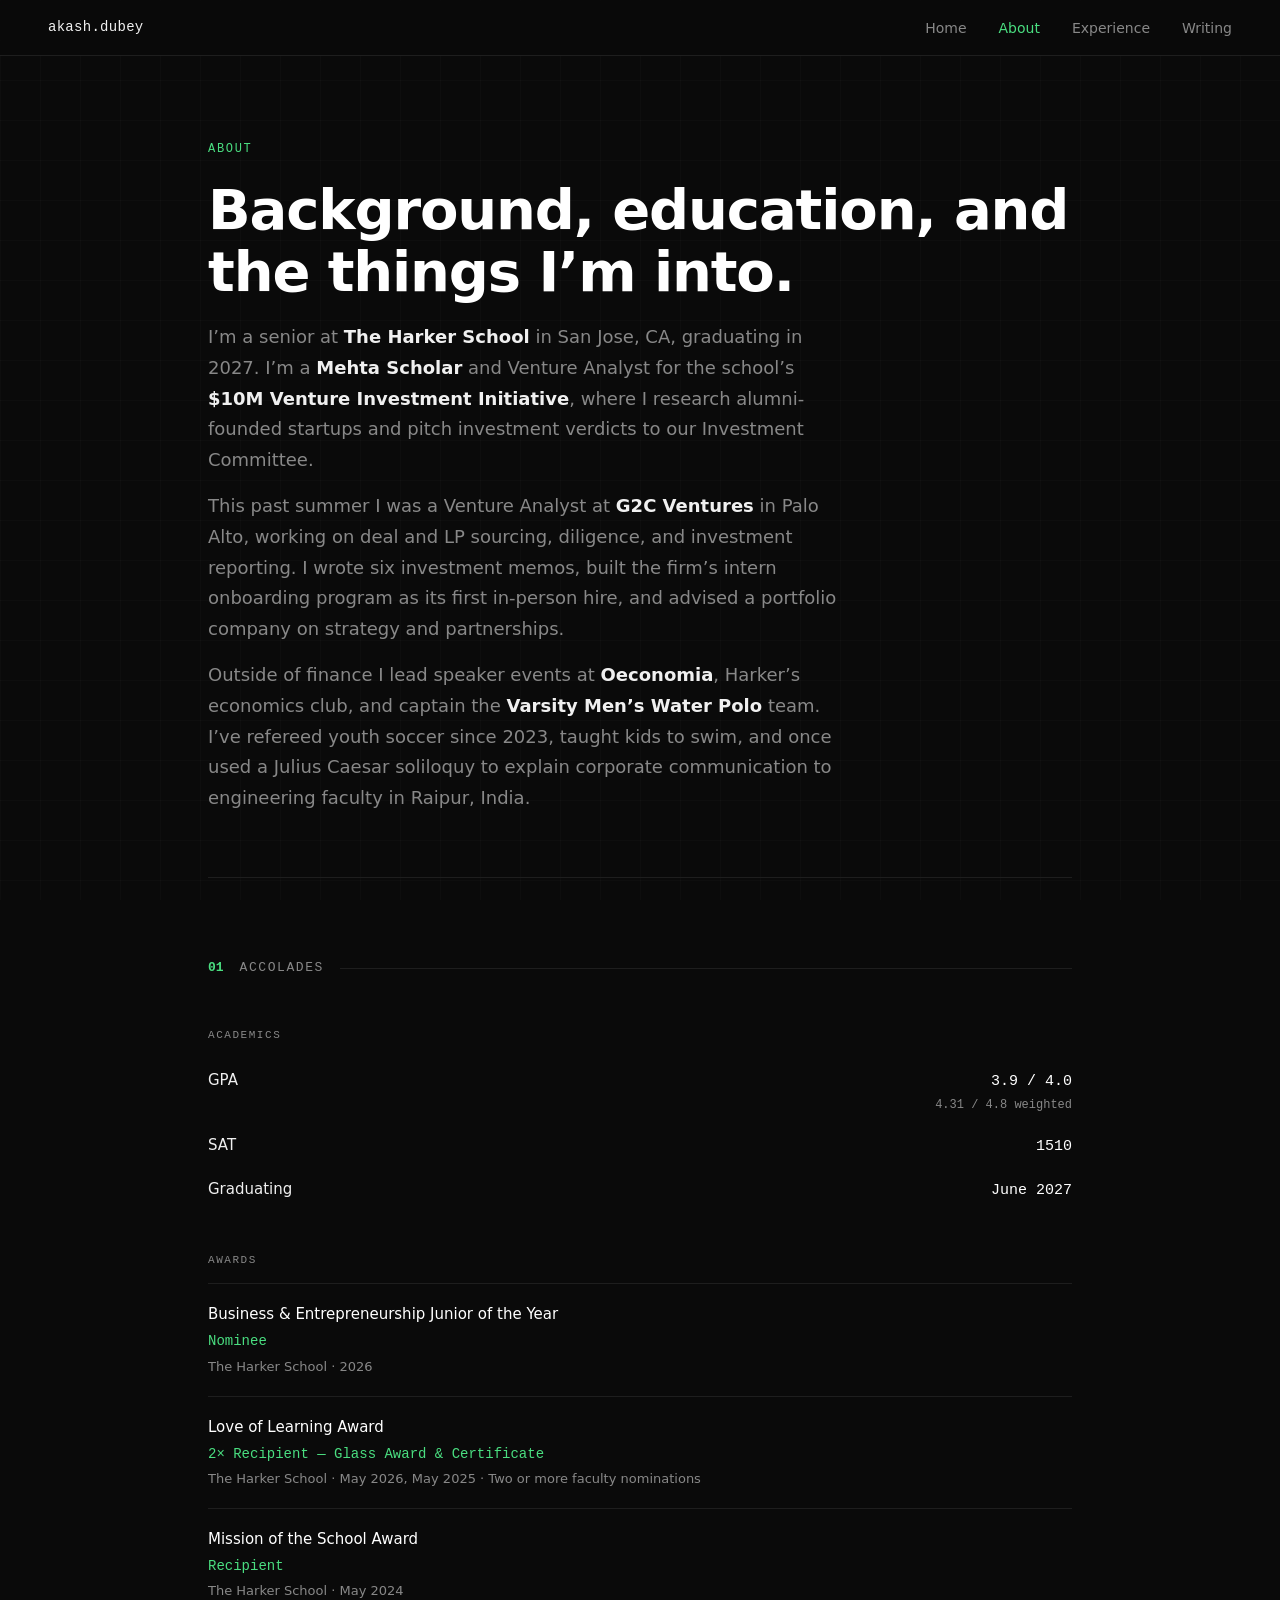
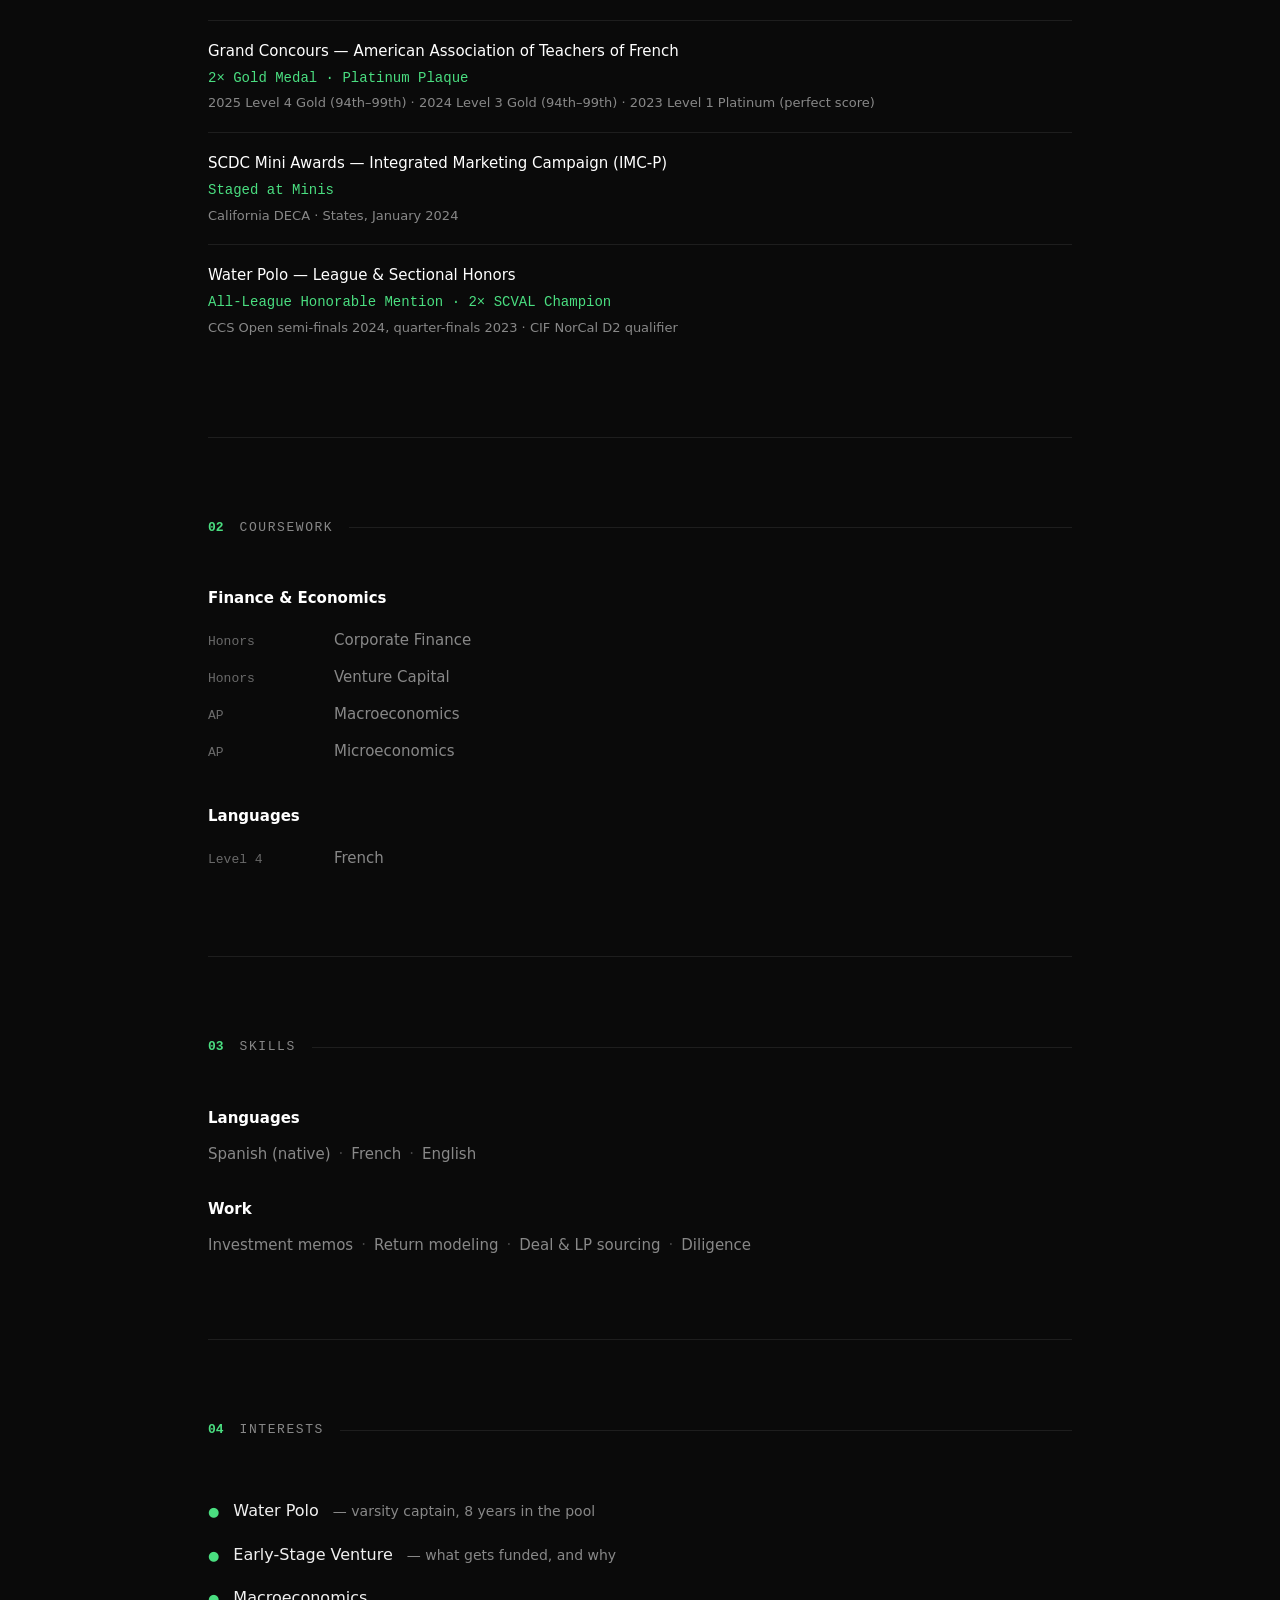
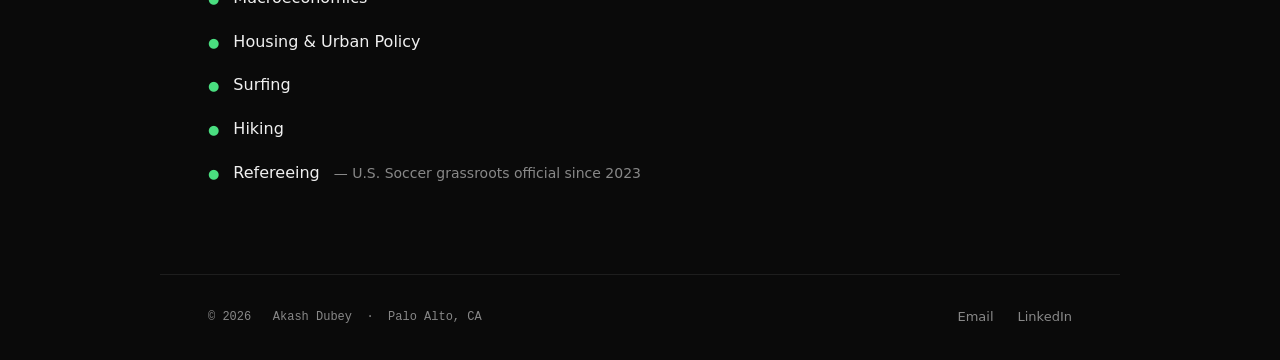
==== commit 7d8c4950: "Timeline dots, ordering, and a leaner home page - Green dot on every top-level role (was current-onl" ====
--- a/about/index.html
+++ b/about/index.html
@@ -144,11 +144,6 @@
     </div>
 
     <div class="skill-group">
-      <p class="skill-group-title">Tools</p>
-      <p class="skill-list">Microsoft Suite<span class="sep">&middot;</span>Google Suite<span class="sep">&middot;</span>Canva<span class="sep">&middot;</span>LLM prompting</p>
-    </div>
-
-    <div class="skill-group">
       <p class="skill-group-title">Work</p>
       <p class="skill-list">Investment memos<span class="sep">&middot;</span>Return modeling<span class="sep">&middot;</span>Deal &amp; LP sourcing<span class="sep">&middot;</span>Diligence</p>
     </div>
@@ -179,6 +174,14 @@
     <div class="interest">
       <span class="interest-mark">&#9679;</span>
       <span class="interest-name">Housing &amp; Urban Policy</span>
+    </div>
+    <div class="interest">
+      <span class="interest-mark">&#9679;</span>
+      <span class="interest-name">Surfing</span>
+    </div>
+    <div class="interest">
+      <span class="interest-mark">&#9679;</span>
+      <span class="interest-name">Hiking</span>
     </div>
     <div class="interest">
       <span class="interest-mark">&#9679;</span>
--- a/styles.css
+++ b/styles.css
@@ -746,7 +746,7 @@
 
 .role:last-child { padding-bottom: 0; }
 
-/* dot */
+/* dot — green on every top-level role */
 .role::before {
   content: '';
   position: absolute;
@@ -755,13 +755,8 @@
   width: 11px;
   height: 11px;
   border-radius: 50%;
-  background: var(--bg);
-  border: 2px solid #3a3a3a;
-}
-
-.role--current::before {
   background: var(--green);
-  border-color: var(--green);
+  border: 2px solid var(--green);
   box-shadow: 0 0 0 4px rgba(74,222,128,0.12);
 }
 
@@ -771,8 +766,9 @@
   padding-bottom: 34px;
 }
 
+/* grey dot at the end of the branch, not on the spine */
 .role--sub::before {
-  left: -76px;
+  left: -23px;
   top: 8px;
   width: 7px;
   height: 7px;
@@ -781,12 +777,13 @@
   box-shadow: none;
 }
 
+/* branch line: from the spine out to the dot */
 .role--sub::after {
   content: '';
   position: absolute;
-  left: -69px;
+  left: -71px;
   top: 11px;
-  width: 30px;
+  width: 52px;
   height: 1px;
   background: var(--border);
 }
@@ -915,8 +912,8 @@
   .role::before { left: -24px; }
 
   .role--sub { margin-left: 20px; }
-  .role--sub::before { left: -44px; }
-  .role--sub::after { left: -37px; width: 14px; }
+  .role--sub::before { left: -15px; }
+  .role--sub::after { left: -40px; width: 28px; }
 
   .stat-row { gap: 16px; }
   .post-title { font-size: 19px; }
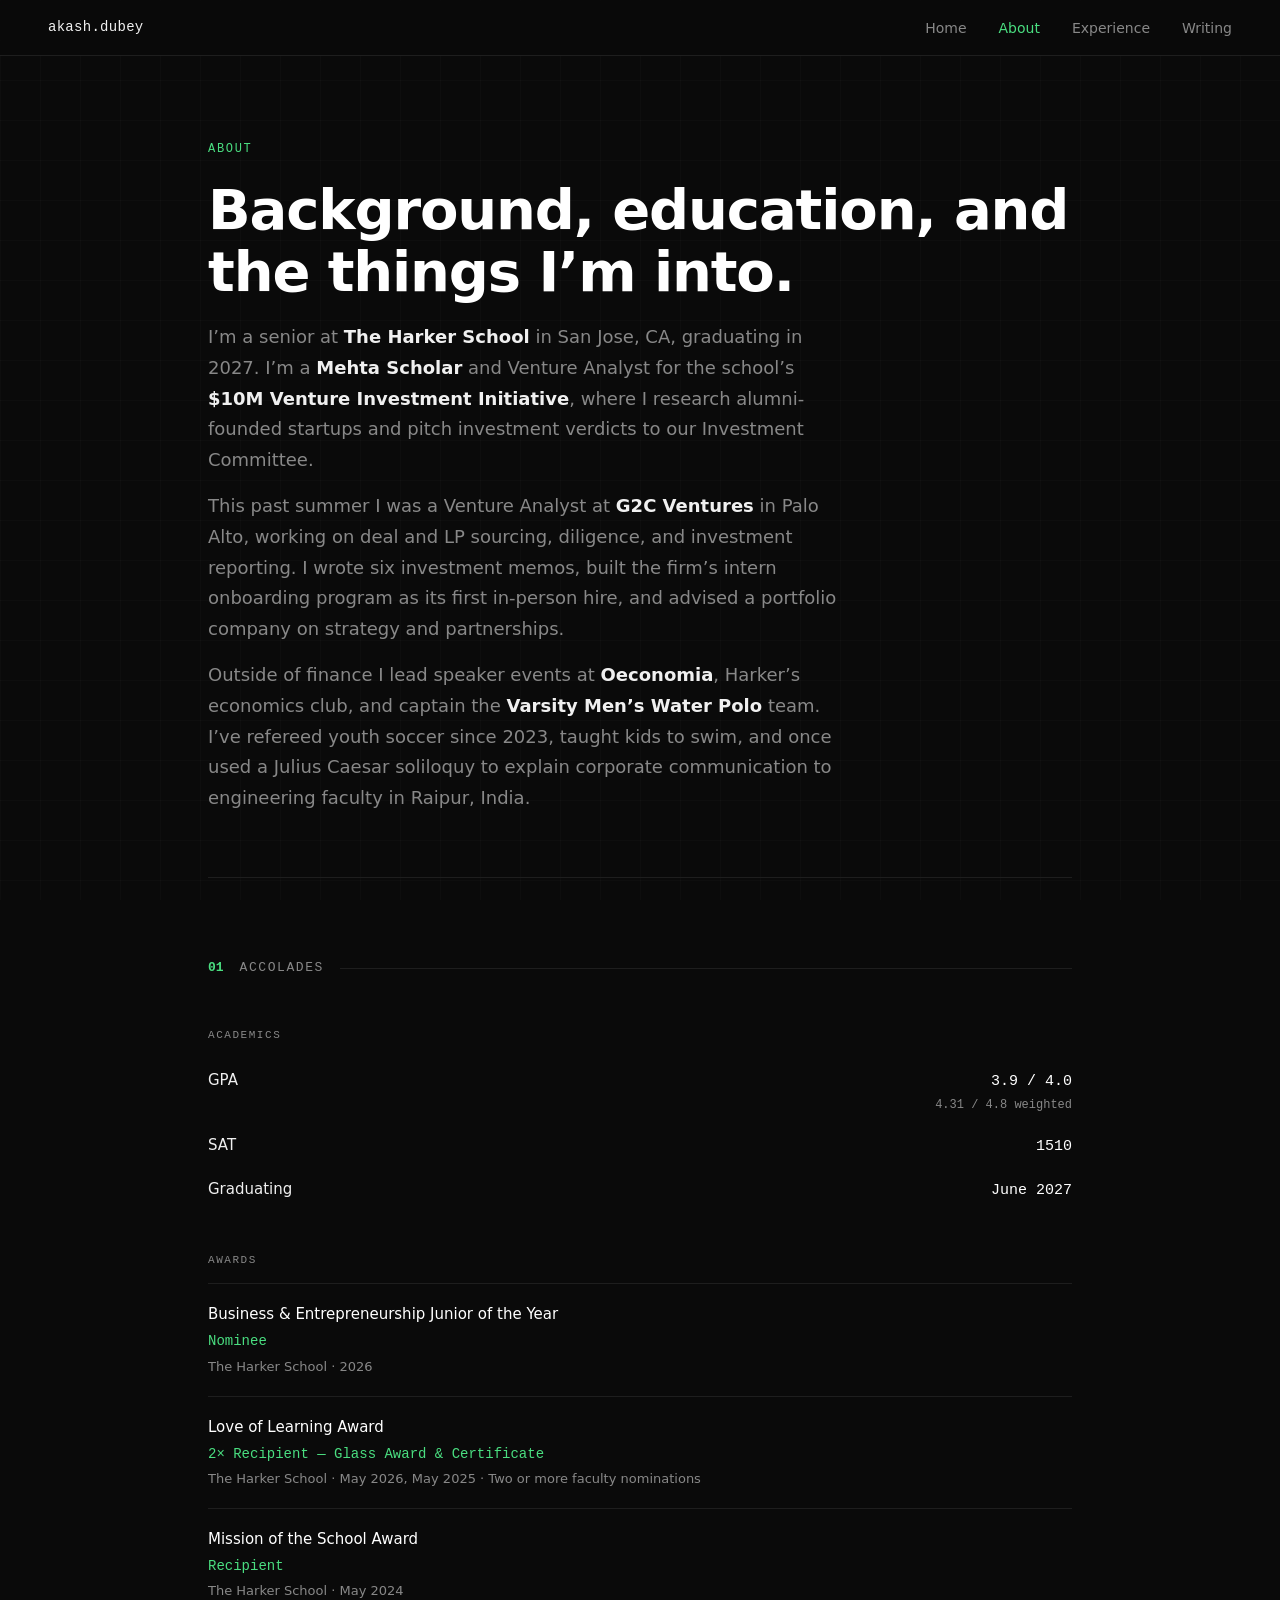
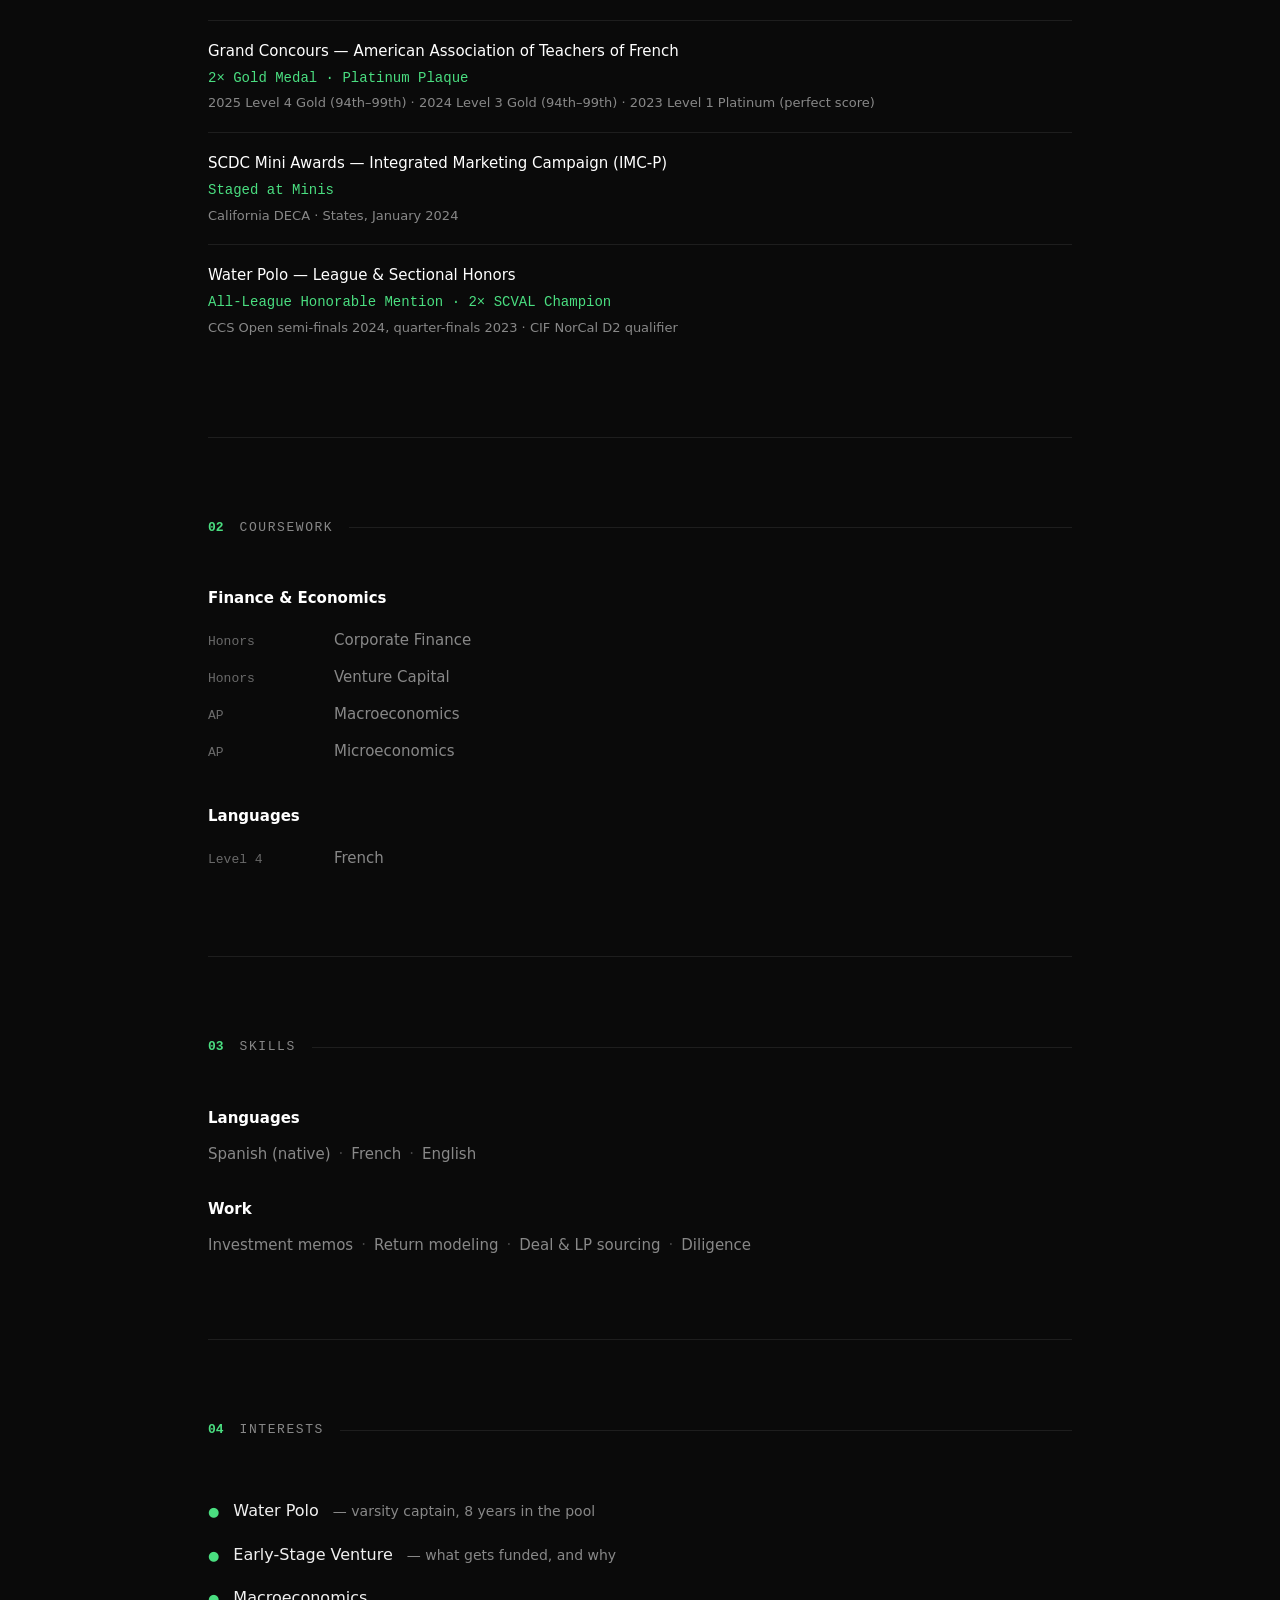
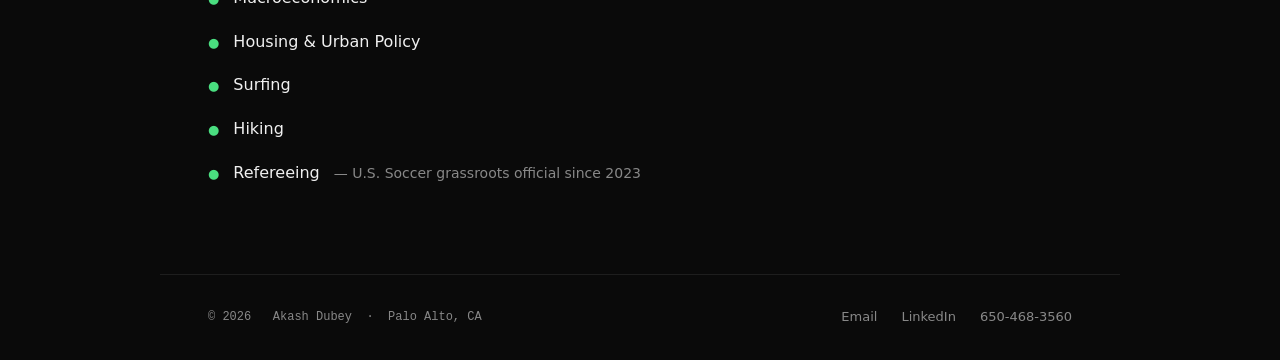
==== commit e119f664: "Restore hero statement, fold contact into footer, timeline polish - Hero: green eyebrow carries the " ====
--- a/about/index.html
+++ b/about/index.html
@@ -198,6 +198,7 @@
   <div class="footer-links">
     <a href="mailto:adubeyhawaii@gmail.com">Email</a>
     <a href="https://www.linkedin.com/in/akash--dubey-/" target="_blank" rel="noopener">LinkedIn</a>
+    <a href="tel:6504683560">650-468-3560</a>
   </div>
 </footer>
 
--- a/styles.css
+++ b/styles.css
@@ -777,7 +777,7 @@
   box-shadow: none;
 }
 
-/* branch line: from the spine out to the dot */
+/* branch line: from the spine out to the dot, same grey as the dot */
 .role--sub::after {
   content: '';
   position: absolute;
@@ -785,7 +785,7 @@
   top: 11px;
   width: 52px;
   height: 1px;
-  background: var(--border);
+  background: #4a4a4a;
 }
 
 .role-head {
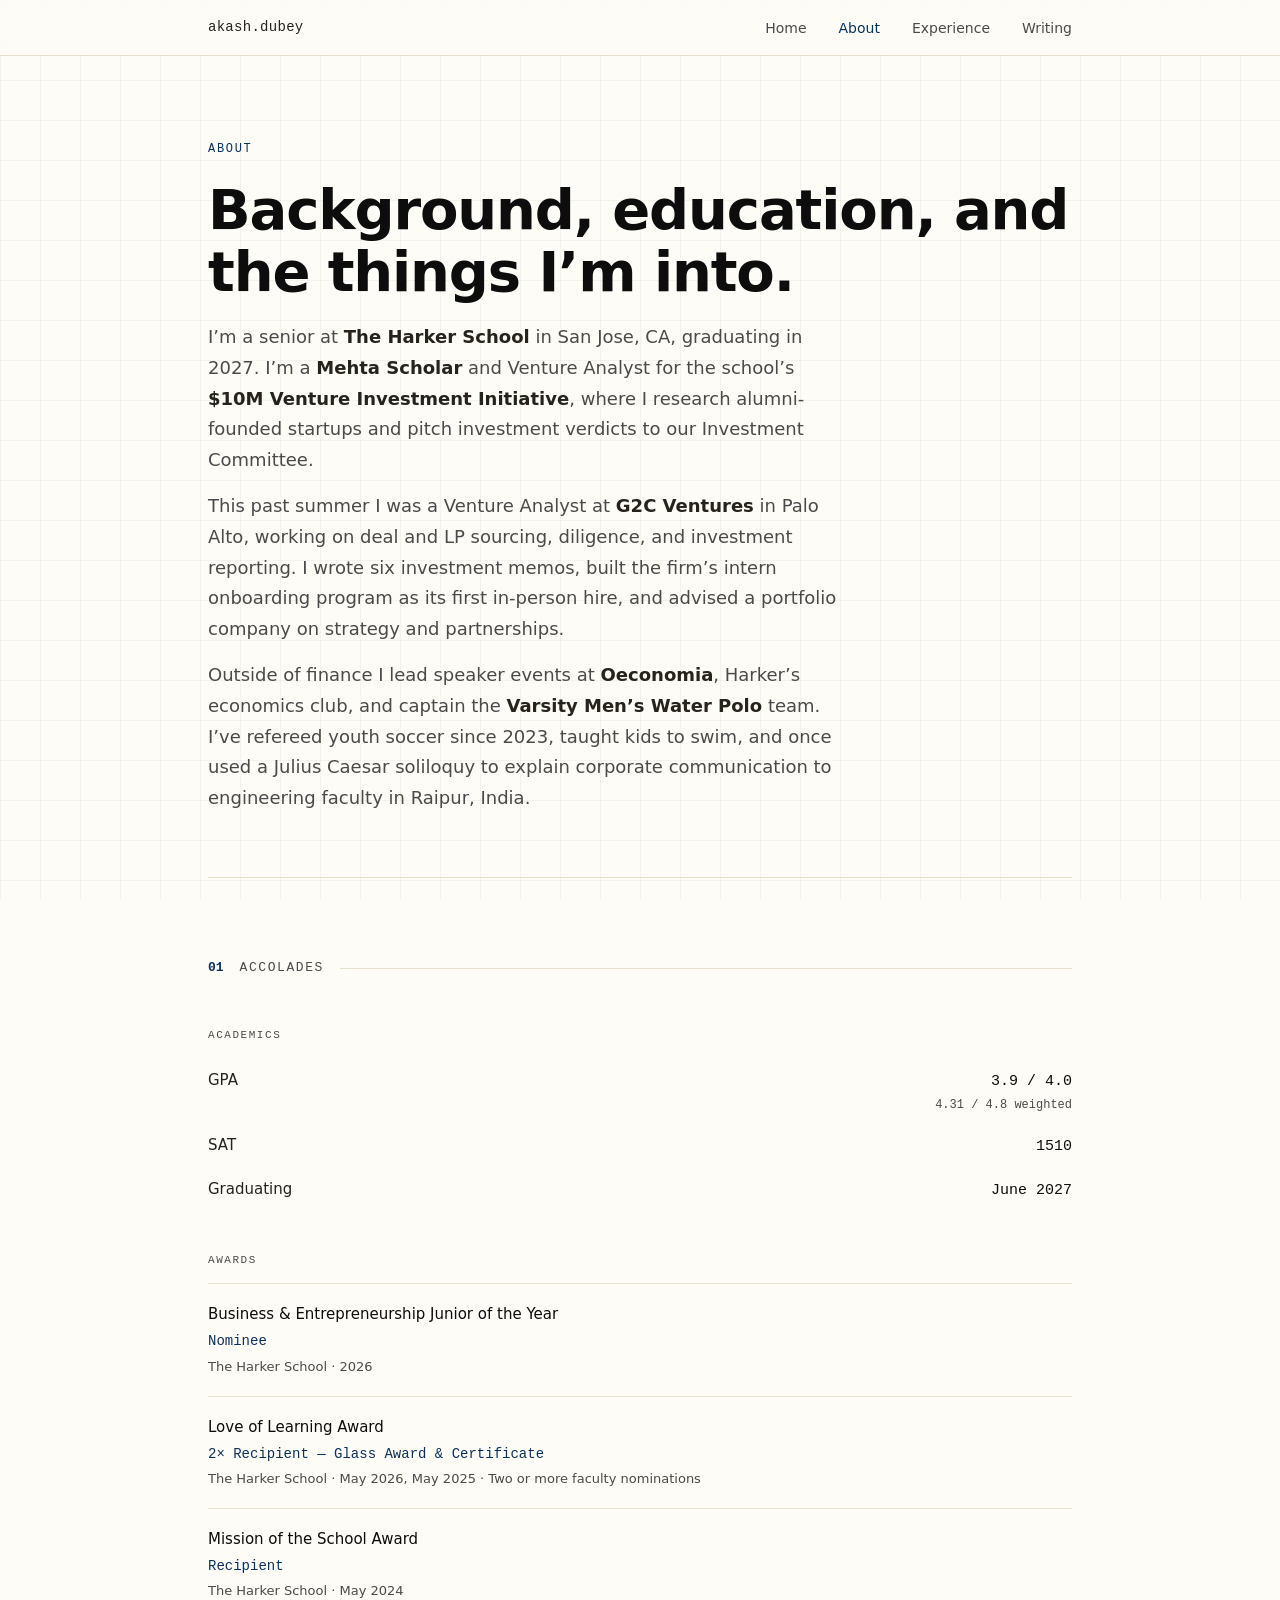
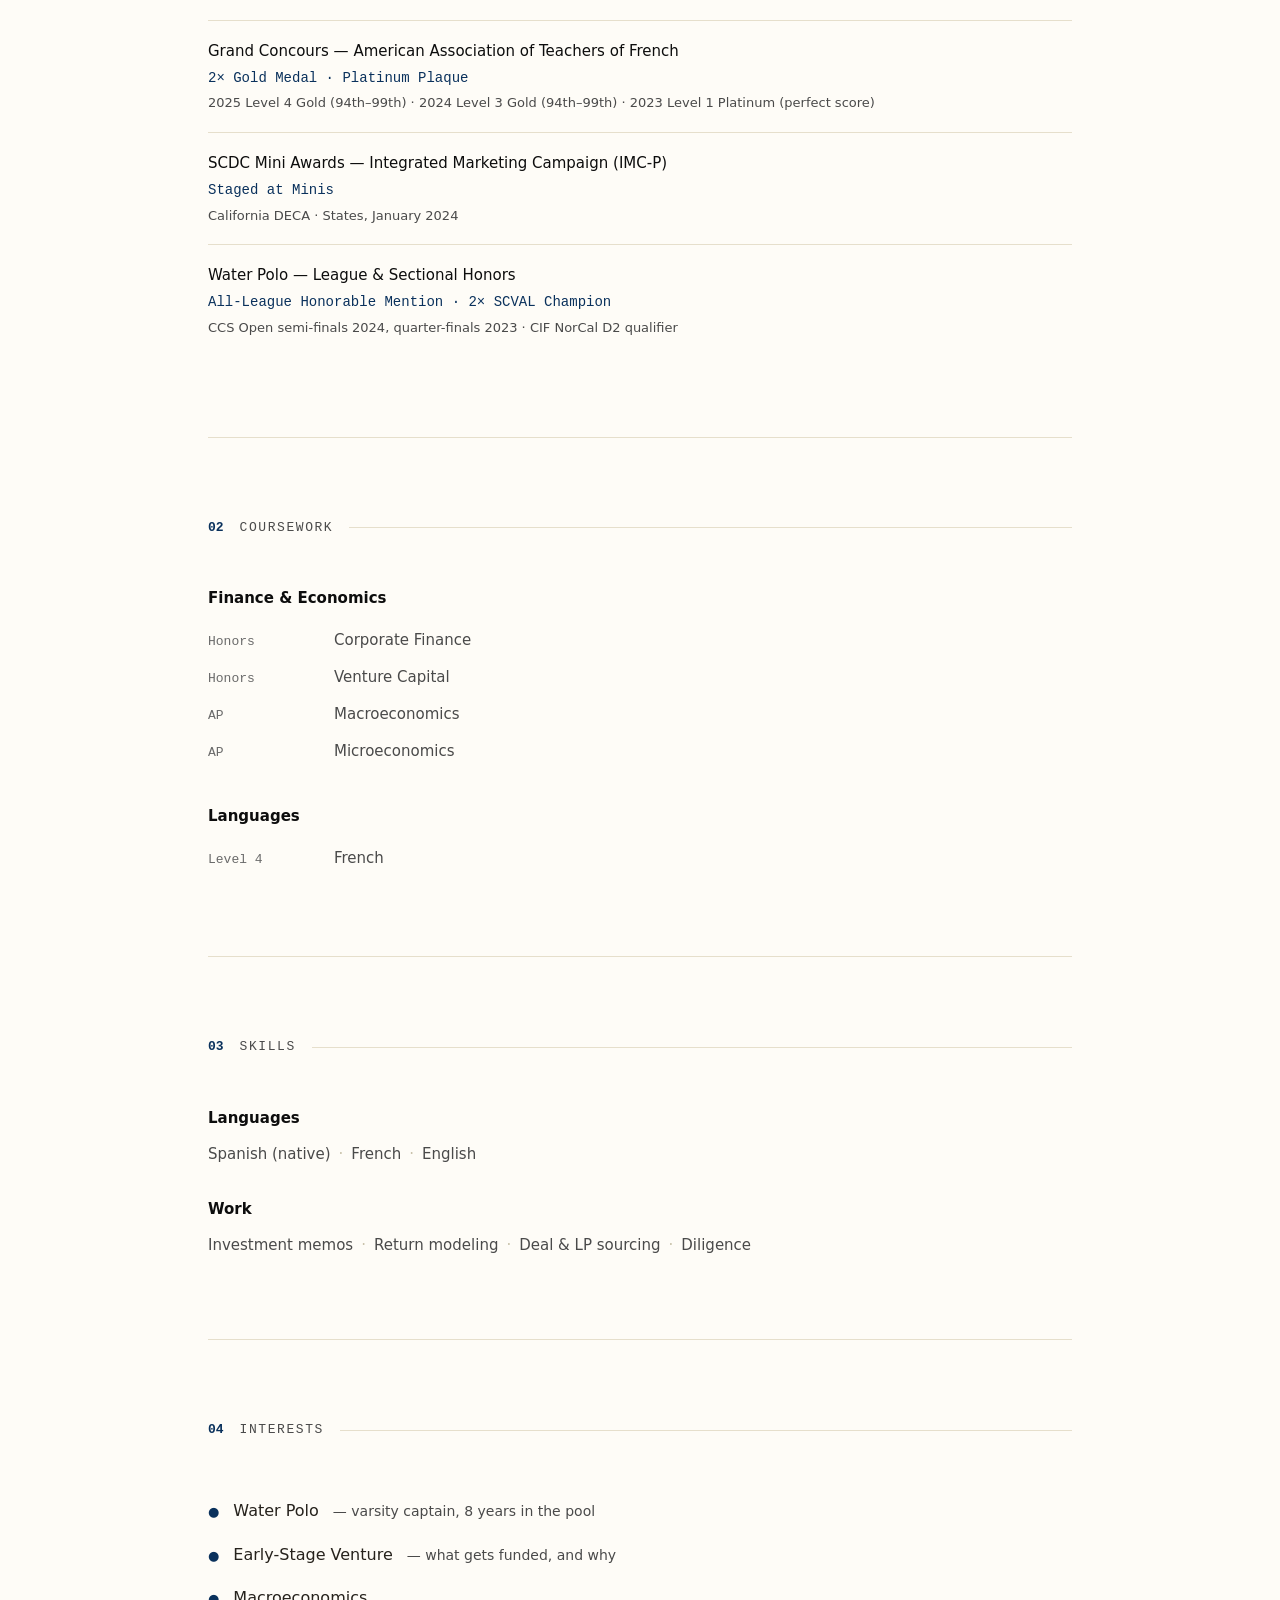
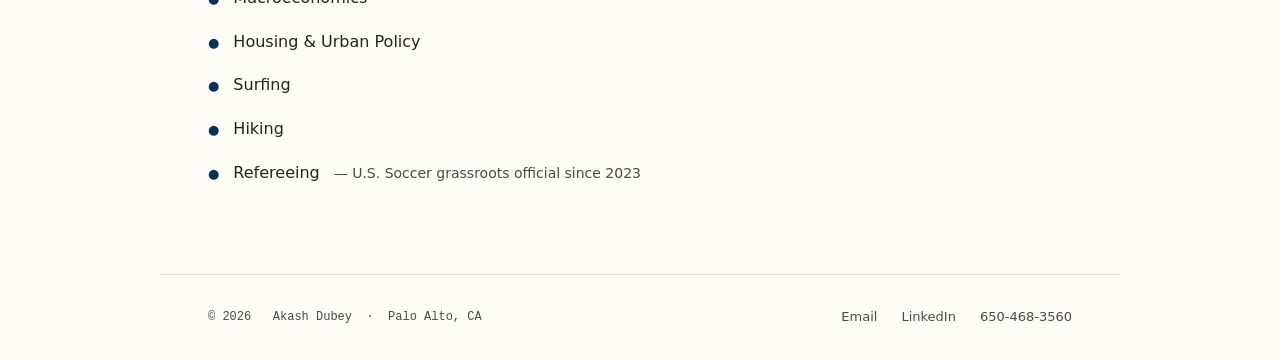
==== commit 488f37b0: "Center the nav on the content column; flip to a cream/navy palette Nav - New .nav-inner wraps the lo" ====
--- a/about/index.html
+++ b/about/index.html
@@ -10,13 +10,15 @@
 
 <!-- NAV -->
 <nav>
-  <a href="/" class="nav-logo">akash.dubey</a>
-  <ul class="nav-links">
-    <li><a href="/">Home</a></li>
-    <li><a href="/about/" class="is-active">About</a></li>
-    <li><a href="/experience/">Experience</a></li>
-    <li><a href="/writing/">Writing</a></li>
-  </ul>
+  <div class="nav-inner">
+    <a href="/" class="nav-logo">akash.dubey</a>
+    <ul class="nav-links">
+      <li><a href="/">Home</a></li>
+      <li><a href="/about/" class="is-active">About</a></li>
+      <li><a href="/experience/">Experience</a></li>
+      <li><a href="/writing/">Writing</a></li>
+    </ul>
+  </div>
 </nav>
 
 <main>
--- a/styles.css
+++ b/styles.css
@@ -1,14 +1,14 @@
   *, *::before, *::after { box-sizing: border-box; margin: 0; padding: 0; }
 
   :root {
-    --bg: #0a0a0a;
-    --surface: #111111;
-    --border: #1e1e1e;
-    --text: #f0f0f0;
-    --muted: #888888;
-    --green: #4ade80;
-    --green-dim: #22c55e;
-    --white: #ffffff;
+    --bg: #FEFCF7;
+    --surface: #F4EFE3;
+    --border: #E6DFCC;
+    --text: #26221C;
+    --muted: #4A4A4A;
+    --green: #0A315C;
+    --green-dim: #082846;
+    --strong: #0D0D0D;
   }
 
   html { scroll-behavior: smooth; }
@@ -28,8 +28,8 @@
     position: fixed;
     inset: 0;
     background-image:
-      linear-gradient(rgba(255,255,255,0.02) 1px, transparent 1px),
-      linear-gradient(90deg, rgba(255,255,255,0.02) 1px, transparent 1px);
+      linear-gradient(rgba(10,10,10,0.04) 1px, transparent 1px),
+      linear-gradient(90deg, rgba(10,10,10,0.04) 1px, transparent 1px);
     background-size: 40px 40px;
     pointer-events: none;
     z-index: 0;
@@ -40,12 +40,20 @@
     position: fixed;
     top: 0; left: 0; right: 0;
     z-index: 100;
-    background: rgba(10,10,10,0.85);
+    background: rgba(254,252,247,0.85);
     backdrop-filter: blur(12px);
     -webkit-backdrop-filter: blur(12px);
     border-bottom: 1px solid var(--border);
+    height: 56px;
+  }
+
+  /* inner column shares main's max-width + side padding, so the logo/links
+     line up with the page content instead of the viewport edges */
+  .nav-inner {
+    max-width: 960px;
+    height: 100%;
+    margin: 0 auto;
     padding: 0 48px;
-    height: 56px;
     display: flex;
     align-items: center;
     justify-content: space-between;
@@ -91,7 +99,7 @@
 
   .hero-label {
     font-family: 'Courier New', Courier, monospace;
-    font-size: 12px;
+    font-size: 20px;
     color: var(--green);
     letter-spacing: 0.12em;
     text-transform: uppercase;
@@ -103,7 +111,7 @@
     font-weight: 800;
     line-height: 1.05;
     letter-spacing: -0.03em;
-    color: var(--white);
+    color: var(--strong);
     margin-bottom: 28px;
   }
 
@@ -126,7 +134,7 @@
     align-items: center;
     gap: 8px;
     background: var(--green);
-    color: #000;
+    color: var(--bg);
     font-size: 14px;
     font-weight: 600;
     padding: 12px 24px;
@@ -213,7 +221,7 @@
   .entry-title {
     font-size: 15px;
     font-weight: 600;
-    color: var(--white);
+    color: var(--strong);
     margin-bottom: 2px;
   }
 
@@ -281,7 +289,7 @@
   .inline-link {
     color: var(--green);
     text-decoration: none;
-    border-bottom: 1px solid rgba(74,222,128,0.3);
+    border-bottom: 1px solid rgba(10,49,92,0.35);
     transition: border-color 0.2s;
   }
 
@@ -339,7 +347,7 @@
     position: absolute;
     left: 0; right: 0; bottom: 0;
     height: 70px;
-    background: linear-gradient(transparent, rgba(17,17,17,0.9));
+    background: linear-gradient(transparent, rgba(244,239,227,0.94));
     pointer-events: none;
   }
 
@@ -375,7 +383,7 @@
   .paper-title {
     font-size: 16px;
     font-weight: 600;
-    color: var(--white);
+    color: var(--strong);
     line-height: 1.35;
     margin-bottom: 8px;
   }
@@ -391,7 +399,7 @@
     position: fixed;
     inset: 0;
     z-index: 200;
-    background: rgba(0,0,0,0.9);
+    background: rgba(254,252,247,0.94);
     backdrop-filter: blur(10px);
     -webkit-backdrop-filter: blur(10px);
     display: none;
@@ -531,7 +539,7 @@
 
   /* MOBILE */
   @media (max-width: 680px) {
-    nav { padding: 0 20px; }
+    .nav-inner { padding: 0 20px; }
     main { padding: 0 20px; }
     footer { padding: 24px 20px; }
 
@@ -594,7 +602,7 @@
   font-weight: 800;
   line-height: 1.1;
   letter-spacing: -0.02em;
-  color: var(--white);
+  color: var(--strong);
   margin-bottom: 20px;
 }
 
@@ -634,7 +642,7 @@
 .stat-value {
   font-family: 'Courier New', Courier, monospace;
   font-size: 15px;
-  color: var(--white);
+  color: var(--strong);
   text-align: right;
 }
 
@@ -652,7 +660,7 @@
   border-top: 1px solid var(--border);
 }
 
-.award-name { font-size: 15px; color: var(--white); margin-bottom: 4px; }
+.award-name { font-size: 15px; color: var(--strong); margin-bottom: 4px; }
 
 .award-result {
   font-family: 'Courier New', Courier, monospace;
@@ -669,7 +677,7 @@
 .course-group-title {
   font-size: 15px;
   font-weight: 600;
-  color: var(--white);
+  color: var(--strong);
   margin-bottom: 12px;
 }
 
@@ -695,7 +703,7 @@
 .skill-group-title {
   font-size: 15px;
   font-weight: 600;
-  color: var(--white);
+  color: var(--strong);
   margin-bottom: 10px;
 }
 
@@ -705,7 +713,7 @@
   line-height: 1.9;
 }
 
-.skill-list .sep { color: #444; margin: 0 8px; }
+.skill-list .sep { color: #C9C2AB; margin: 0 8px; }
 
 /* --- 04 INTERESTS --- */
 .interest {
@@ -757,7 +765,7 @@
   border-radius: 50%;
   background: var(--green);
   border: 2px solid var(--green);
-  box-shadow: 0 0 0 4px rgba(74,222,128,0.12);
+  box-shadow: 0 0 0 4px rgba(10,49,92,0.14);
 }
 
 /* nested sub-role: smaller dot + connector stub */
@@ -773,7 +781,7 @@
   width: 7px;
   height: 7px;
   border-width: 0;
-  background: #4a4a4a;
+  background: #A3A3A3;
   box-shadow: none;
 }
 
@@ -785,7 +793,7 @@
   top: 11px;
   width: 52px;
   height: 1px;
-  background: #4a4a4a;
+  background: #A3A3A3;
 }
 
 .role-head {
@@ -799,7 +807,7 @@
 .role-title {
   font-size: 18px;
   font-weight: 600;
-  color: var(--white);
+  color: var(--strong);
   line-height: 1.3;
 }
 
@@ -811,8 +819,8 @@
   letter-spacing: 0.1em;
   text-transform: uppercase;
   color: var(--green);
-  border: 1px solid rgba(74,222,128,0.35);
-  background: rgba(74,222,128,0.08);
+  border: 1px solid rgba(10,49,92,0.4);
+  background: rgba(10,49,92,0.08);
   border-radius: 4px;
   padding: 3px 7px;
   white-space: nowrap;
@@ -864,7 +872,7 @@
 .post-title {
   font-size: 21px;
   font-weight: 600;
-  color: var(--white);
+  color: var(--strong);
   line-height: 1.3;
   margin-bottom: 8px;
   text-decoration: none;
@@ -895,7 +903,7 @@
 
 /* --- placeholder marker (delete these as you fill in) --- */
 .todo {
-  color: #5a5a5a;
+  color: #8A8477;
   font-style: italic;
 }
 
